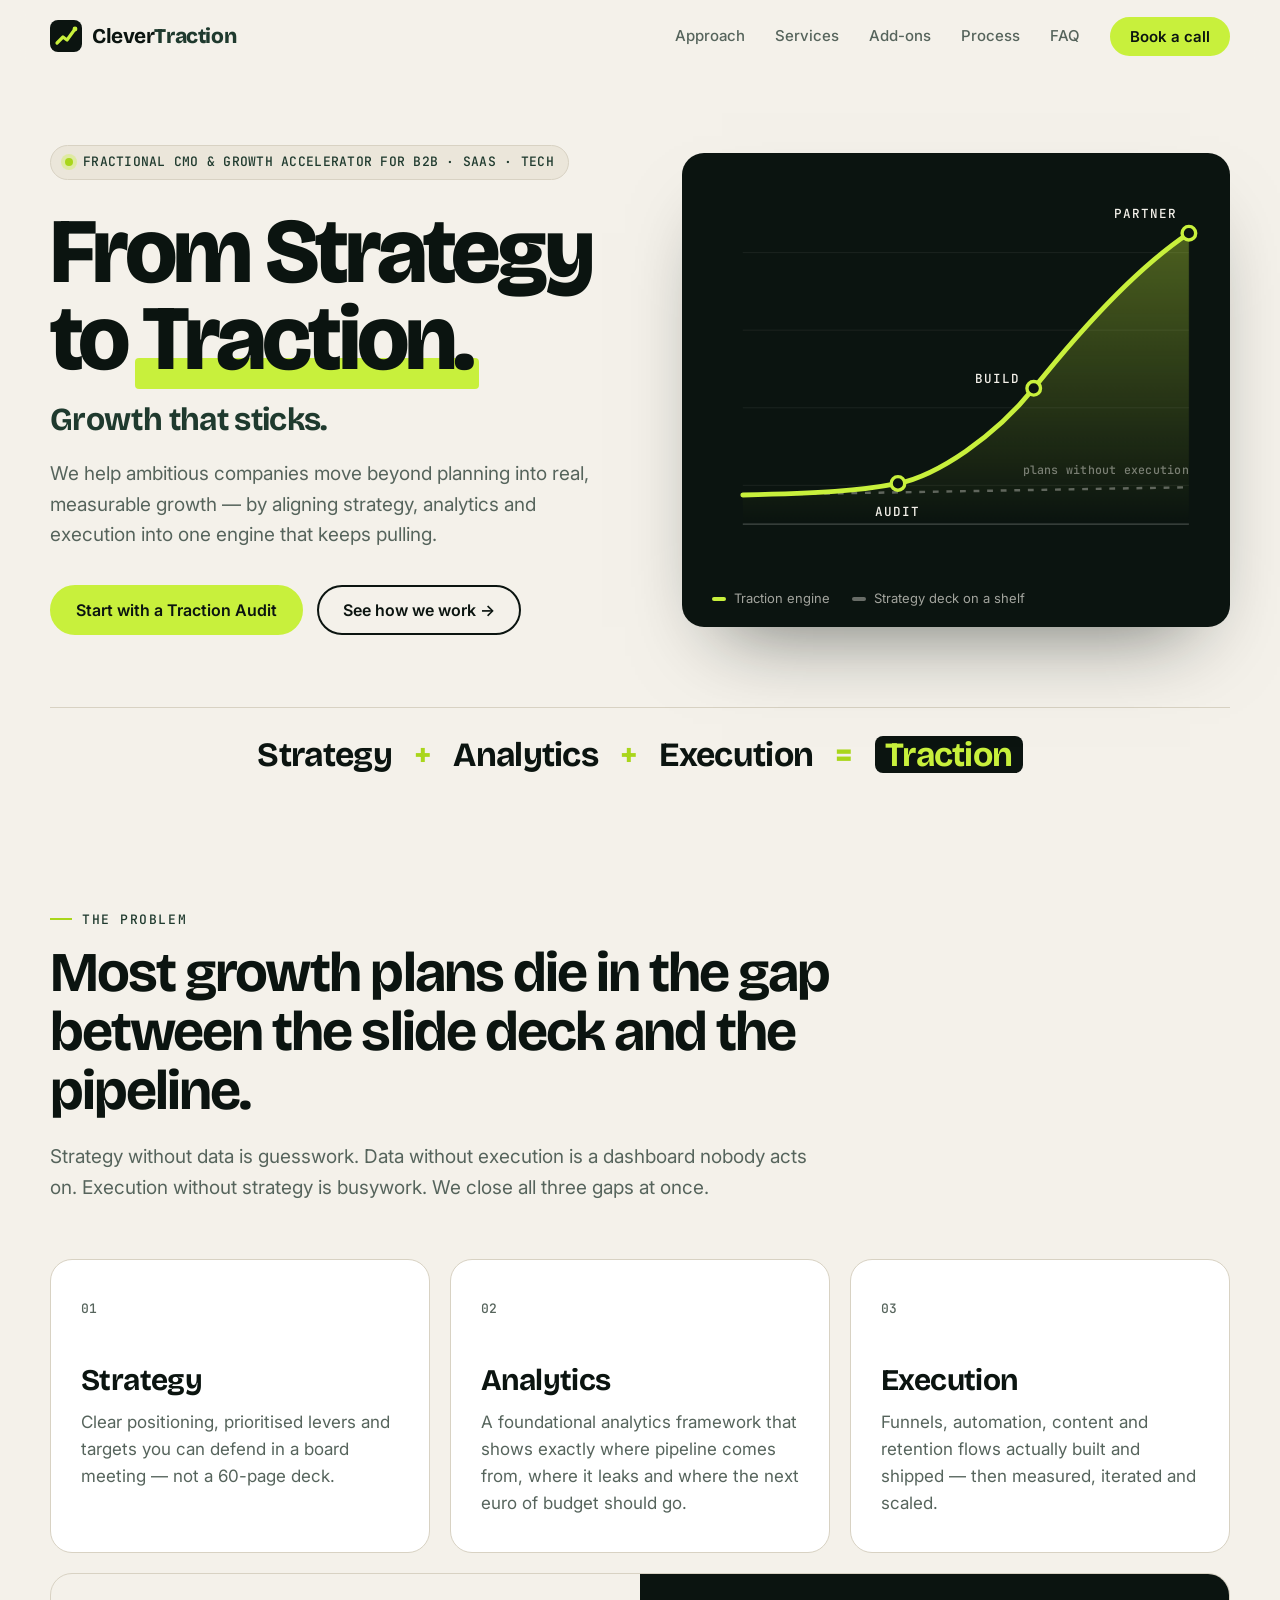
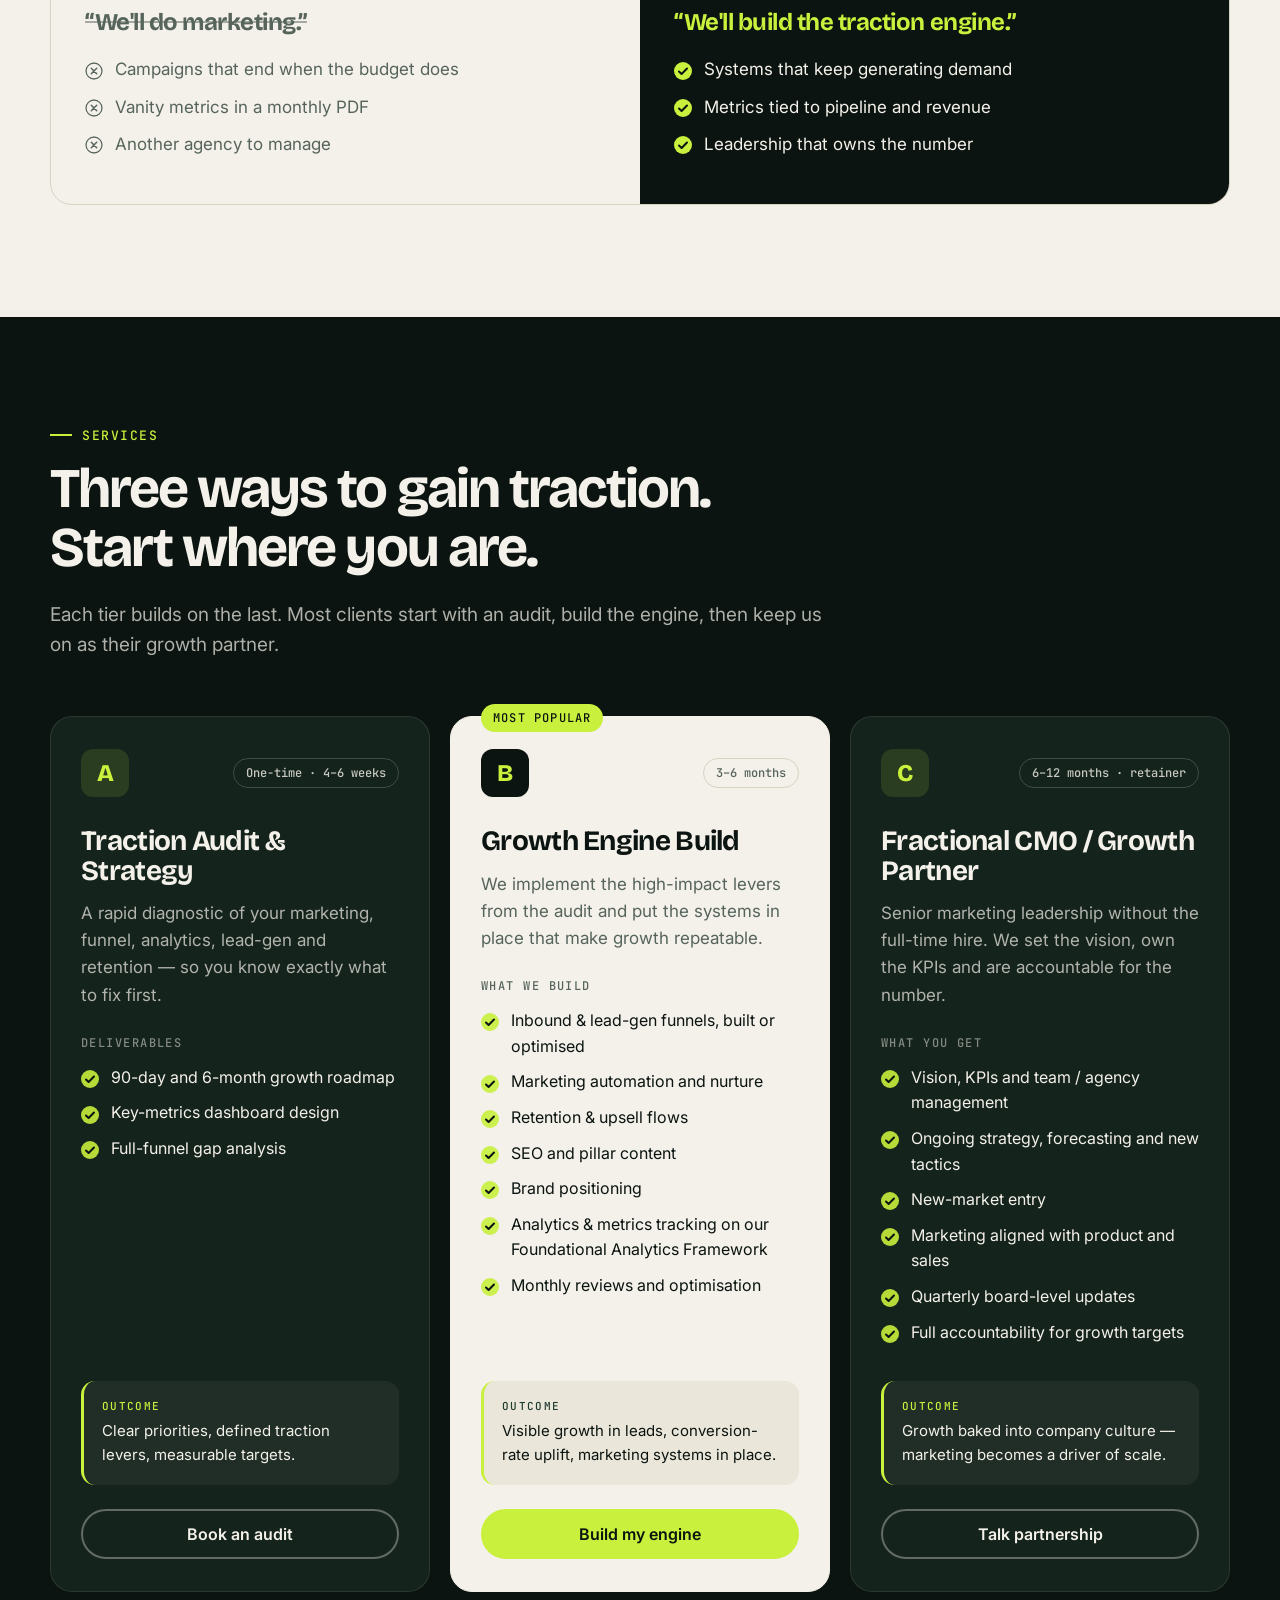
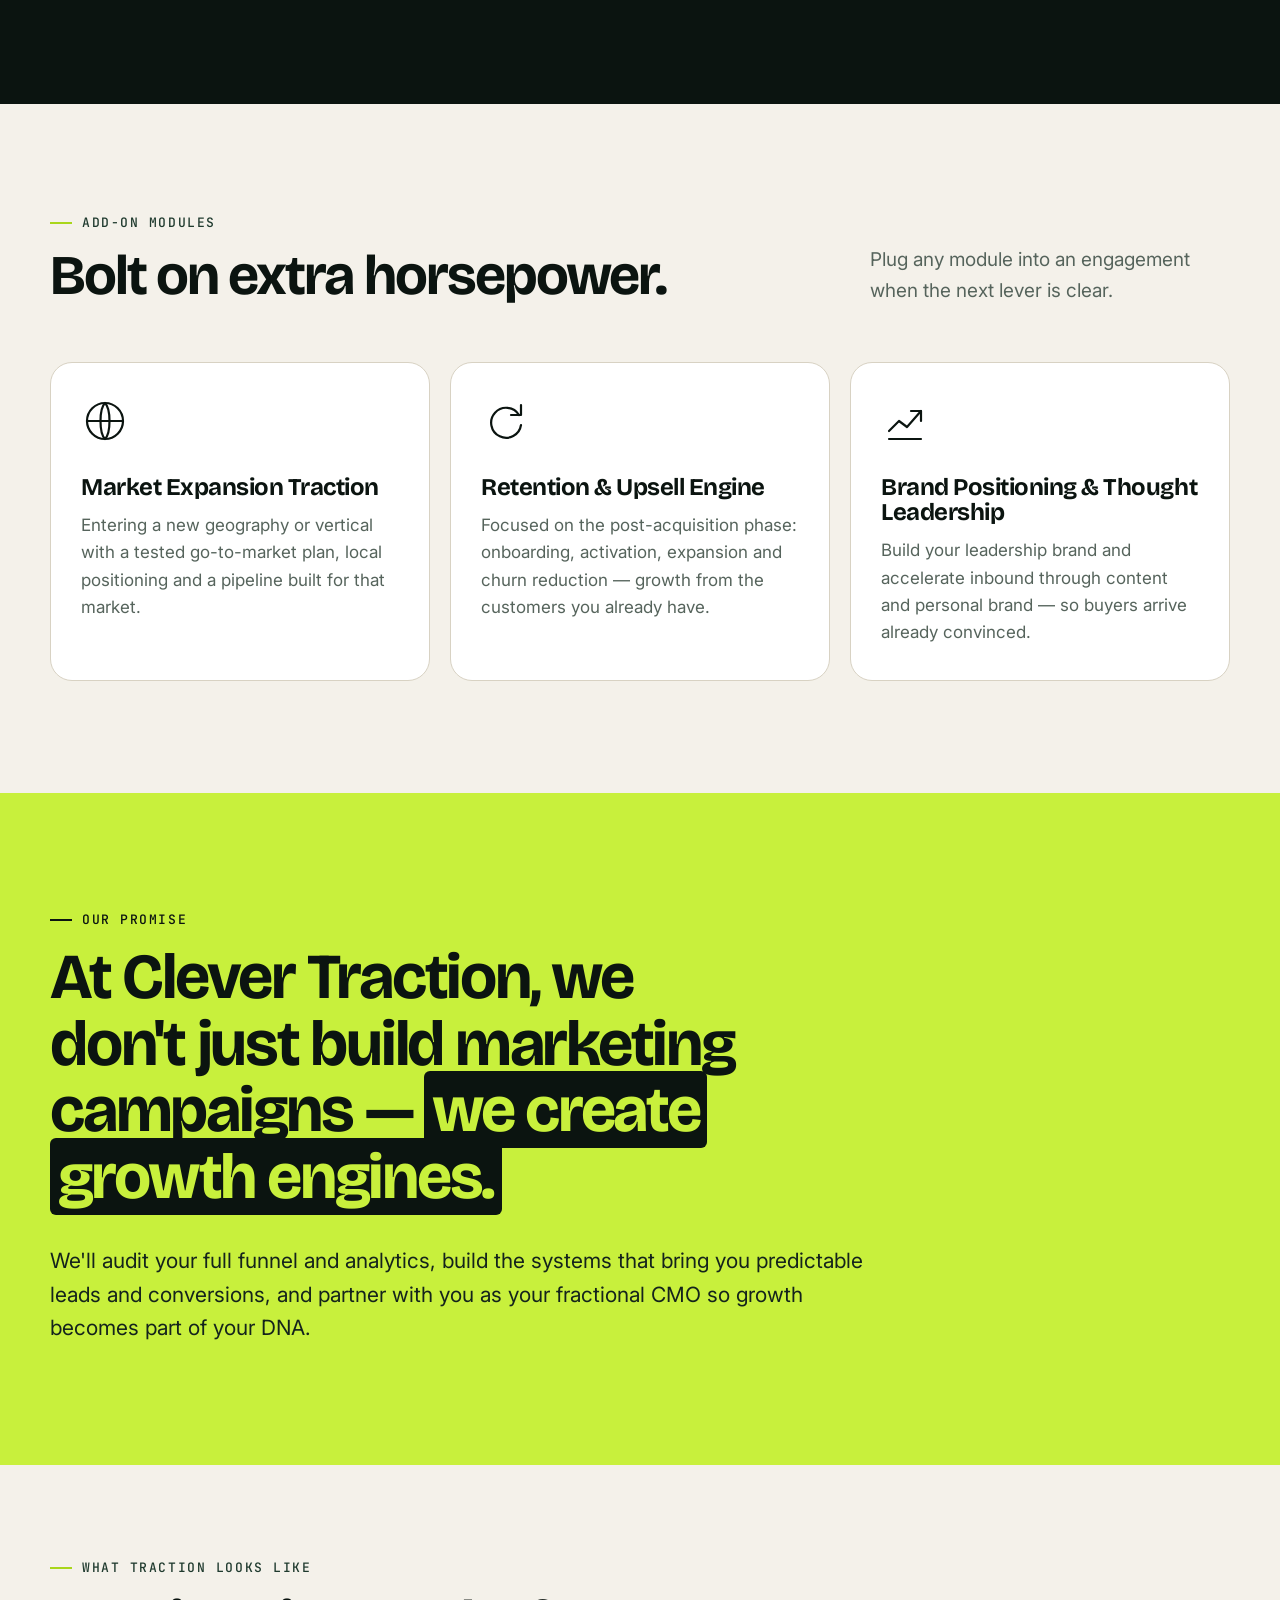
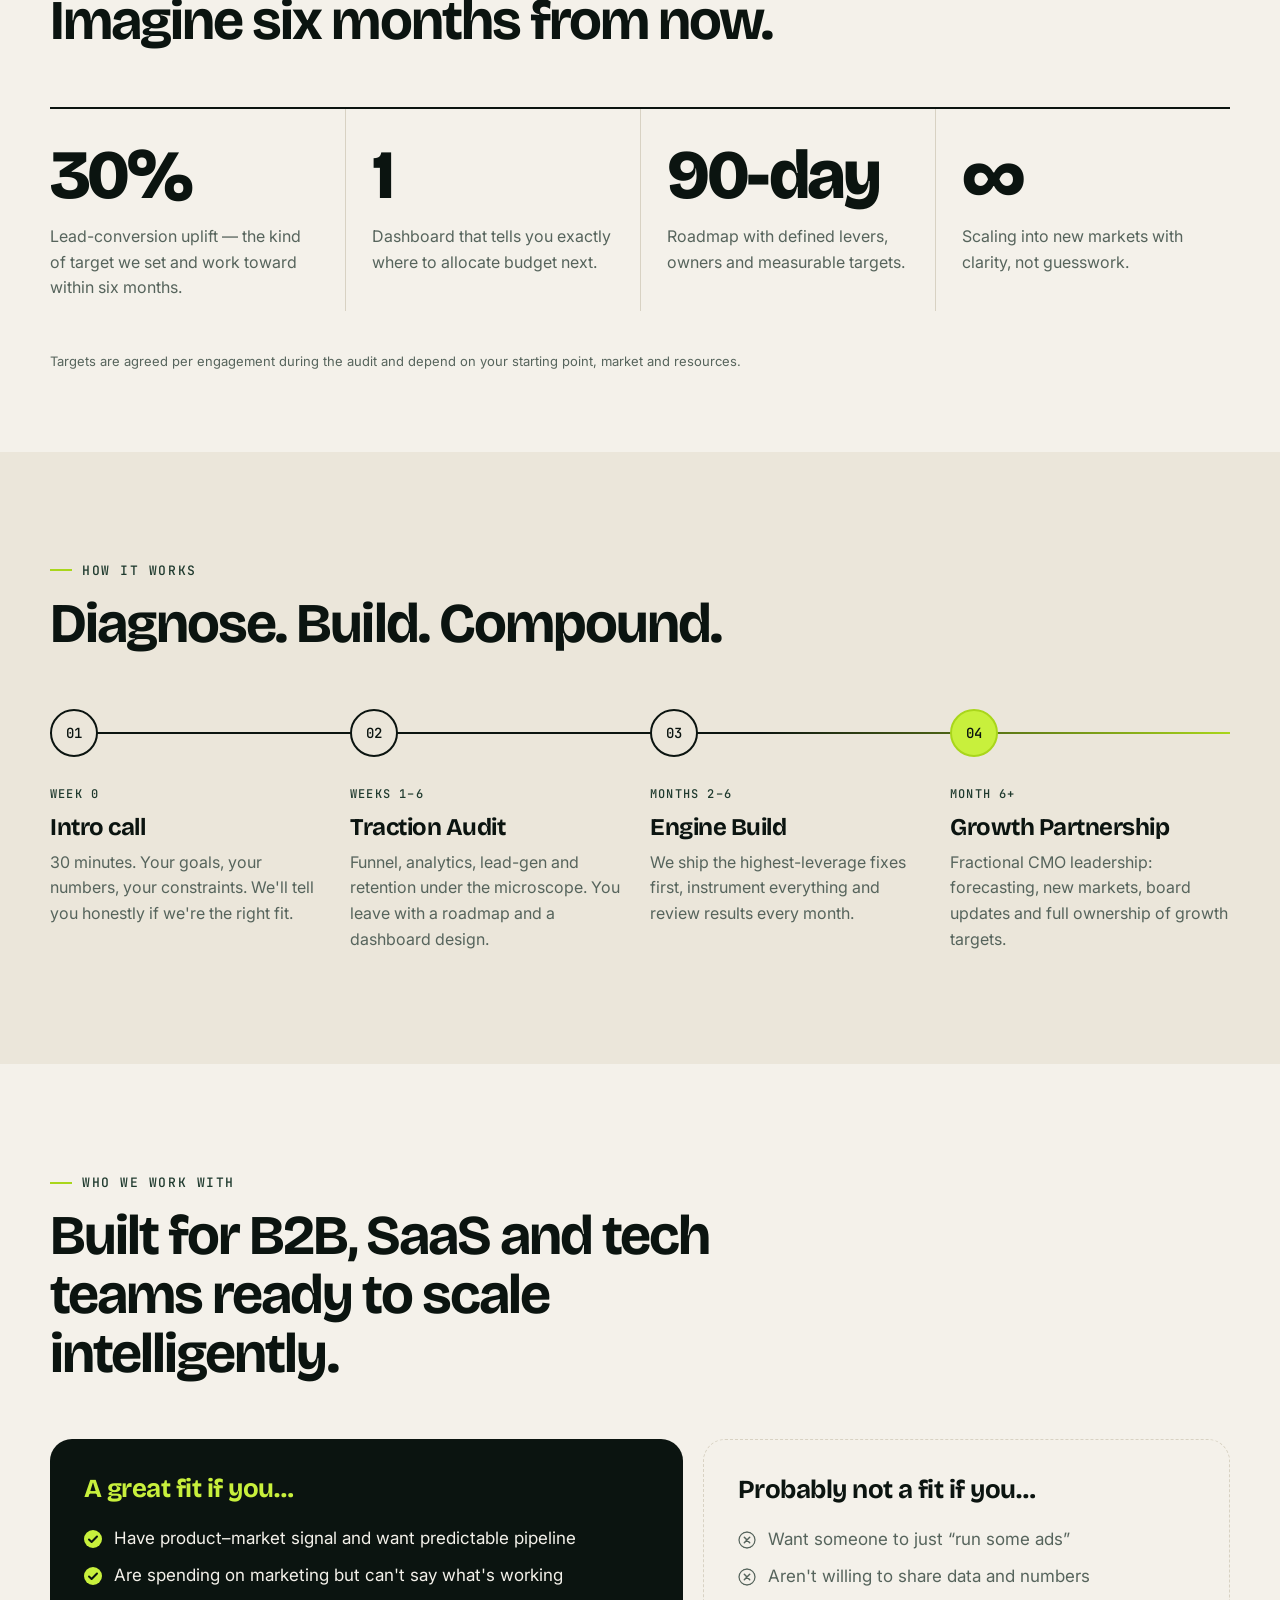
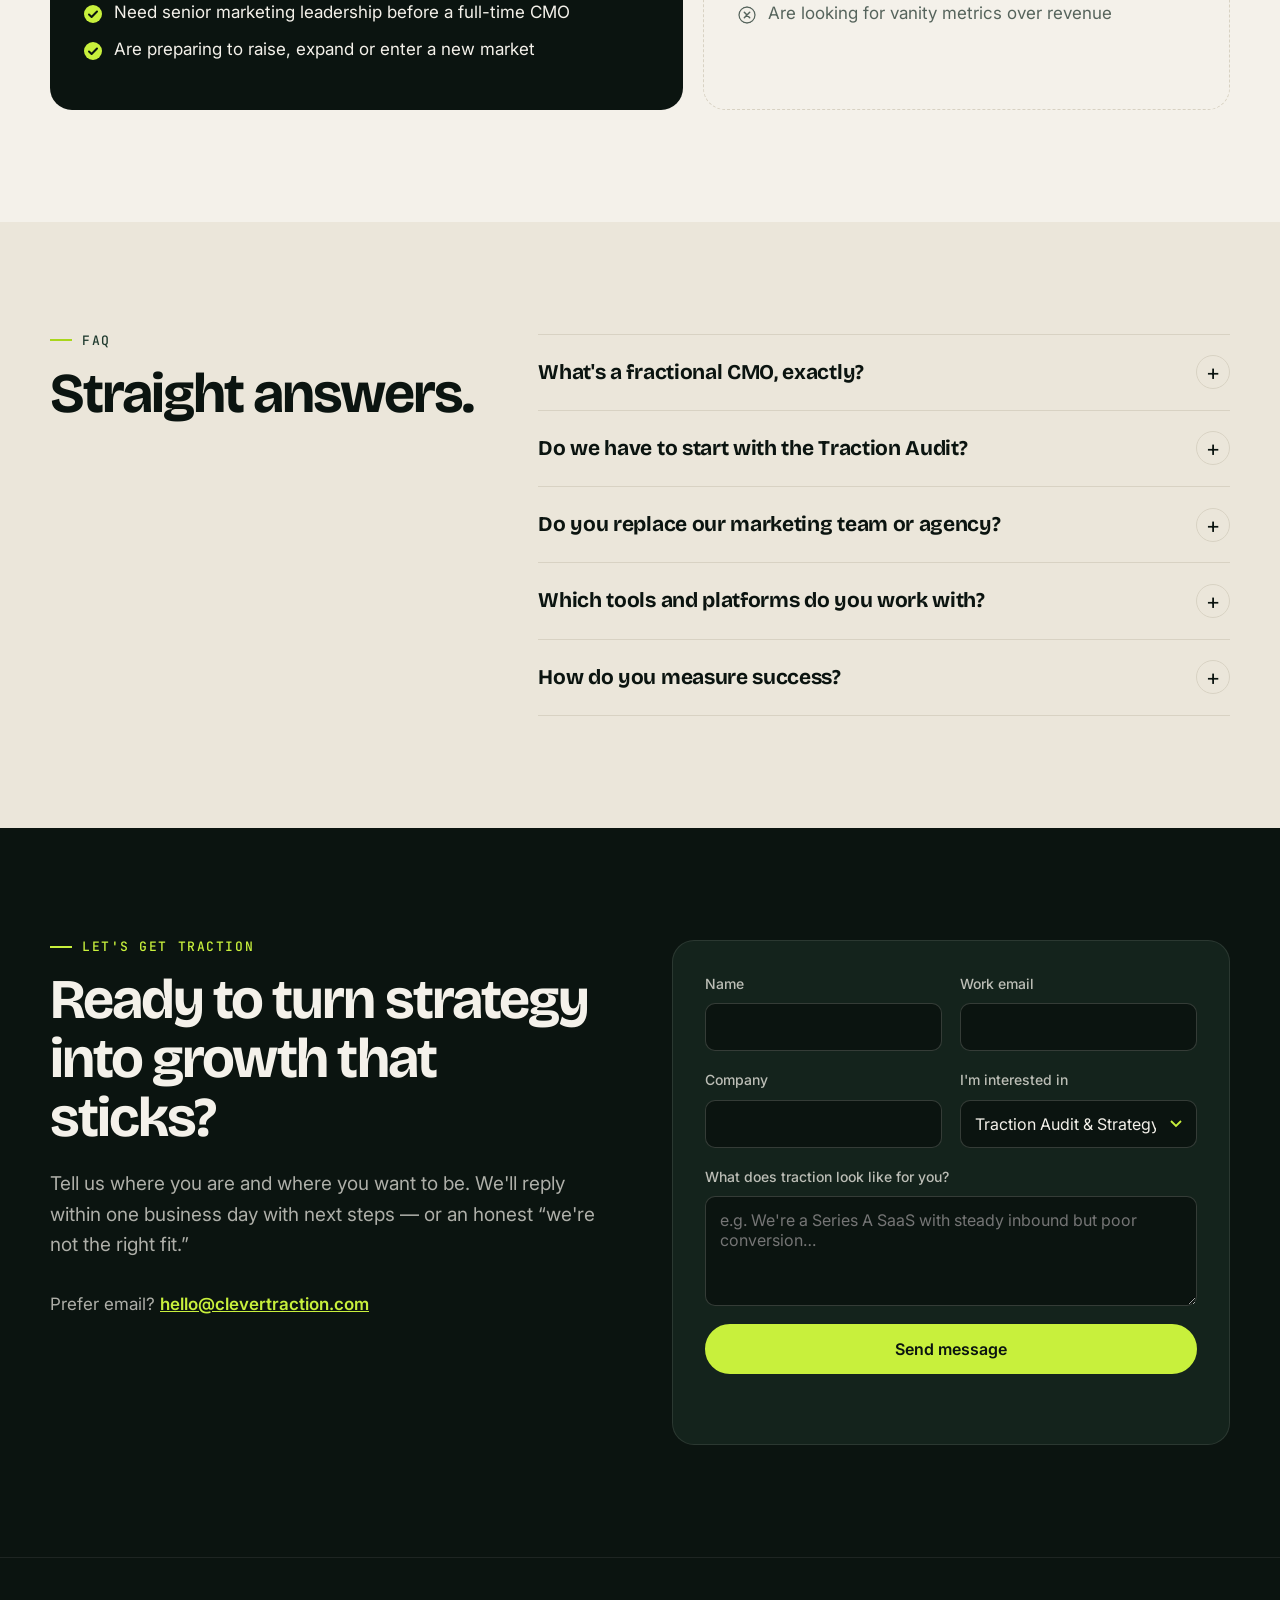
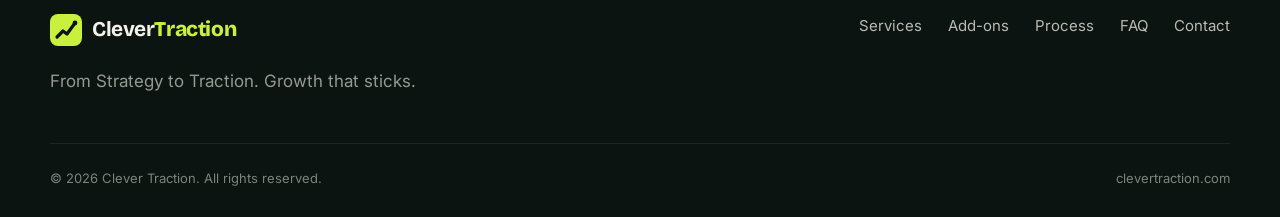
==== index.html @ 603f8c5f "Initial Clever Traction website Single-page static site for clevertraction.com: hero, approach, serv" ====
<!DOCTYPE html>
<html lang="en">
<head>
  <meta charset="utf-8">
  <meta name="viewport" content="width=device-width, initial-scale=1">
  <title>Clever Traction — From Strategy to Traction. Growth that sticks.</title>
  <meta name="description" content="Clever Traction is a boutique growth accelerator and fractional CMO service for B2B, SaaS and tech companies. We align strategy, analytics and execution to build growth engines that deliver measurable traction.">
  <link rel="canonical" href="https://clevertraction.com/">
  <meta name="theme-color" content="#0B1410">

  <meta property="og:type" content="website">
  <meta property="og:url" content="https://clevertraction.com/">
  <meta property="og:title" content="Clever Traction — Growth that sticks.">
  <meta property="og:description" content="Boutique growth accelerator and fractional CMO for B2B, SaaS and tech. We don't just run campaigns — we build the traction engine.">
  <meta name="twitter:card" content="summary_large_image">

  <link rel="icon" href="favicon.svg" type="image/svg+xml">
  <link rel="preconnect" href="https://fonts.googleapis.com">
  <link rel="preconnect" href="https://fonts.gstatic.com" crossorigin>
  <link href="https://fonts.googleapis.com/css2?family=Bricolage+Grotesque:opsz,wght@12..96,500;12..96,700;12..96,800&family=Inter:wght@400;500;600&family=JetBrains+Mono:wght@500&display=swap" rel="stylesheet">
  <link rel="stylesheet" href="assets/css/styles.css">

  <script type="application/ld+json">
  {
    "@context": "https://schema.org",
    "@type": "ProfessionalService",
    "name": "Clever Traction",
    "url": "https://clevertraction.com",
    "slogan": "From Strategy to Traction. Growth that sticks.",
    "description": "Boutique growth accelerator and fractional CMO service for B2B, SaaS and tech companies.",
    "email": "hello@clevertraction.com",
    "serviceType": ["Fractional CMO", "Growth Strategy", "Marketing Analytics", "Demand Generation"]
  }
  </script>
</head>
<body>
  <a class="skip" href="#main">Skip to content</a>

  <!-- ============ HEADER ============ -->
  <header class="site-header" id="top">
    <div class="wrap nav">
      <a href="#top" class="logo" aria-label="Clever Traction home">
        <svg viewBox="0 0 32 32" aria-hidden="true"><rect width="32" height="32" rx="8" fill="currentColor"/><path d="M7 23 L13 17 L17 20 L25 9" fill="none" stroke="#C8F03C" stroke-width="3.2" stroke-linecap="round" stroke-linejoin="round"/><circle cx="25" cy="9" r="2.4" fill="#C8F03C"/></svg>
        <span>Clever<b>Traction</b></span>
      </a>
      <button class="nav-toggle" aria-expanded="false" aria-controls="nav-links" aria-label="Open menu"><span></span><span></span></button>
      <nav id="nav-links" class="nav-links">
        <a href="#approach">Approach</a>
        <a href="#services">Services</a>
        <a href="#add-ons">Add-ons</a>
        <a href="#process">Process</a>
        <a href="#faq">FAQ</a>
        <a href="#contact" class="btn btn-sm">Book a call</a>
      </nav>
    </div>
  </header>

  <main id="main">

    <!-- ============ HERO ============ -->
    <section class="hero">
      <div class="wrap hero-grid">
        <div class="hero-copy">
          <p class="eyebrow"><span class="dot"></span>Fractional CMO &amp; growth accelerator for B2B · SaaS · Tech</p>
          <h1>From Strategy<br>to <span class="hl">Traction.</span></h1>
          <p class="hero-sub">Growth that sticks.</p>
          <p class="lede">We help ambitious companies move beyond planning into real, measurable growth — by aligning strategy, analytics and execution into one engine that keeps pulling.</p>
          <div class="cta-row">
            <a href="#contact" class="btn">Start with a Traction Audit</a>
            <a href="#services" class="btn btn-ghost">See how we work →</a>
          </div>
        </div>

        <figure class="hero-chart" aria-label="Illustration: growth curve moving from flat planning to compounding traction">
          <svg viewBox="0 0 520 420" role="img">
            <defs>
              <linearGradient id="fill" x1="0" x2="0" y1="0" y2="1">
                <stop offset="0" stop-color="#C8F03C" stop-opacity=".35"/>
                <stop offset="1" stop-color="#C8F03C" stop-opacity="0"/>
              </linearGradient>
            </defs>
            <g class="grid">
              <line x1="40" y1="80" x2="500" y2="80"/><line x1="40" y1="160" x2="500" y2="160"/>
              <line x1="40" y1="240" x2="500" y2="240"/><line x1="40" y1="320" x2="500" y2="320"/>
            </g>
            <path class="area" d="M40 330 C120 328 160 326 200 318 S 300 270 340 220 S 440 100 500 60 L500 360 L40 360 Z" fill="url(#fill)"/>
            <path class="flat" d="M40 330 L500 322" />
            <path class="curve" d="M40 330 C120 328 160 326 200 318 S 300 270 340 220 S 440 100 500 60"/>
            <g class="marker" style="--d:.9s"><circle cx="200" cy="318" r="7"/><text x="200" y="352" text-anchor="middle">AUDIT</text></g>
            <g class="marker" style="--d:1.3s"><circle cx="340" cy="220" r="7"/><text x="326" y="214" text-anchor="end">BUILD</text></g>
            <g class="marker" style="--d:1.7s"><circle cx="500" cy="60" r="7"/><text x="488" y="44" text-anchor="end">PARTNER</text></g>
            <text class="label-flat" x="500" y="308" text-anchor="end">plans without execution</text>
            <line x1="40" y1="360" x2="500" y2="360" class="axis"/>
          </svg>
          <figcaption>
            <span><i class="sw sw-lime"></i>Traction engine</span>
            <span><i class="sw sw-grey"></i>Strategy deck on a shelf</span>
          </figcaption>
        </figure>
      </div>

      <div class="wrap pillars-strip">
        <span>Strategy</span><span class="plus">+</span>
        <span>Analytics</span><span class="plus">+</span>
        <span>Execution</span><span class="plus">=</span>
        <span class="hl-text">Traction</span>
      </div>
    </section>

    <!-- ============ APPROACH ============ -->
    <section class="section" id="approach">
      <div class="wrap">
        <div class="section-head">
          <p class="kicker">The problem</p>
          <h2>Most growth plans die in the gap between the slide deck and the pipeline.</h2>
          <p class="section-lede">Strategy without data is guesswork. Data without execution is a dashboard nobody acts on. Execution without strategy is busywork. We close all three gaps at once.</p>
        </div>

        <div class="pillars">
          <article class="pillar">
            <span class="num">01</span>
            <h3>Strategy</h3>
            <p>Clear positioning, prioritised levers and targets you can defend in a board meeting — not a 60-page deck.</p>
          </article>
          <article class="pillar">
            <span class="num">02</span>
            <h3>Analytics</h3>
            <p>A foundational analytics framework that shows exactly where pipeline comes from, where it leaks and where the next euro of budget should go.</p>
          </article>
          <article class="pillar">
            <span class="num">03</span>
            <h3>Execution</h3>
            <p>Funnels, automation, content and retention flows actually built and shipped — then measured, iterated and scaled.</p>
          </article>
        </div>

        <div class="contrast">
          <div>
            <p class="contrast-label">“We'll do marketing.”</p>
            <ul class="x-list">
              <li>Campaigns that end when the budget does</li>
              <li>Vanity metrics in a monthly PDF</li>
              <li>Another agency to manage</li>
            </ul>
          </div>
          <div class="contrast-us">
            <p class="contrast-label">“We'll build the traction engine.”</p>
            <ul class="check-list">
              <li>Systems that keep generating demand</li>
              <li>Metrics tied to pipeline and revenue</li>
              <li>Leadership that owns the number</li>
            </ul>
          </div>
        </div>
      </div>
    </section>

    <!-- ============ SERVICES ============ -->
    <section class="section section-dark" id="services">
      <div class="wrap">
        <div class="section-head">
          <p class="kicker">Services</p>
          <h2>Three ways to gain traction. Start where you are.</h2>
          <p class="section-lede">Each tier builds on the last. Most clients start with an audit, build the engine, then keep us on as their growth partner.</p>
        </div>

        <div class="tiers">
          <article class="tier">
            <header>
              <span class="tier-letter">A</span>
              <span class="chip">One-time · 4–6 weeks</span>
            </header>
            <h3>Traction Audit &amp; Strategy</h3>
            <p class="tier-intro">A rapid diagnostic of your marketing, funnel, analytics, lead-gen and retention — so you know exactly what to fix first.</p>
            <h4>Deliverables</h4>
            <ul class="check-list">
              <li>90-day and 6-month growth roadmap</li>
              <li>Key-metrics dashboard design</li>
              <li>Full-funnel gap analysis</li>
            </ul>
            <div class="outcome">
              <span>Outcome</span>
              Clear priorities, defined traction levers, measurable targets.
            </div>
            <a href="#contact" class="btn btn-ghost-light" data-interest="Traction Audit & Strategy">Book an audit</a>
          </article>

          <article class="tier tier-featured">
            <header>
              <span class="tier-letter">B</span>
              <span class="chip">3–6 months</span>
            </header>
            <p class="ribbon">Most popular</p>
            <h3>Growth Engine Build</h3>
            <p class="tier-intro">We implement the high-impact levers from the audit and put the systems in place that make growth repeatable.</p>
            <h4>What we build</h4>
            <ul class="check-list">
              <li>Inbound &amp; lead-gen funnels, built or optimised</li>
              <li>Marketing automation and nurture</li>
              <li>Retention &amp; upsell flows</li>
              <li>SEO and pillar content</li>
              <li>Brand positioning</li>
              <li>Analytics &amp; metrics tracking on our Foundational Analytics Framework</li>
              <li>Monthly reviews and optimisation</li>
            </ul>
            <div class="outcome">
              <span>Outcome</span>
              Visible growth in leads, conversion-rate uplift, marketing systems in place.
            </div>
            <a href="#contact" class="btn" data-interest="Growth Engine Build">Build my engine</a>
          </article>

          <article class="tier">
            <header>
              <span class="tier-letter">C</span>
              <span class="chip">6–12 months · retainer</span>
            </header>
            <h3>Fractional CMO / Growth Partner</h3>
            <p class="tier-intro">Senior marketing leadership without the full-time hire. We set the vision, own the KPIs and are accountable for the number.</p>
            <h4>What you get</h4>
            <ul class="check-list">
              <li>Vision, KPIs and team / agency management</li>
              <li>Ongoing strategy, forecasting and new tactics</li>
              <li>New-market entry</li>
              <li>Marketing aligned with product and sales</li>
              <li>Quarterly board-level updates</li>
              <li>Full accountability for growth targets</li>
            </ul>
            <div class="outcome">
              <span>Outcome</span>
              Growth baked into company culture — marketing becomes a driver of scale.
            </div>
            <a href="#contact" class="btn btn-ghost-light" data-interest="Fractional CMO / Growth Partner">Talk partnership</a>
          </article>
        </div>
      </div>
    </section>

    <!-- ============ ADD-ONS ============ -->
    <section class="section" id="add-ons">
      <div class="wrap">
        <div class="section-head section-head-row">
          <div>
            <p class="kicker">Add-on modules</p>
            <h2>Bolt on extra horsepower.</h2>
          </div>
          <p class="section-lede">Plug any module into an engagement when the next lever is clear.</p>
        </div>

        <div class="addons">
          <article class="addon">
            <svg viewBox="0 0 48 48" aria-hidden="true"><circle cx="24" cy="24" r="18"/><path d="M6 24h36M24 6c6 6 6 30 0 36M24 6c-6 6-6 30 0 36"/></svg>
            <h3>Market Expansion Traction</h3>
            <p>Entering a new geography or vertical with a tested go-to-market plan, local positioning and a pipeline built for that market.</p>
          </article>
          <article class="addon">
            <svg viewBox="0 0 48 48" aria-hidden="true"><path d="M38 18a15 15 0 1 0 2 10"/><path d="M40 8v10H30"/></svg>
            <h3>Retention &amp; Upsell Engine</h3>
            <p>Focused on the post-acquisition phase: onboarding, activation, expansion and churn reduction — growth from the customers you already have.</p>
          </article>
          <article class="addon">
            <svg viewBox="0 0 48 48" aria-hidden="true"><path d="M8 34l10-10 8 6 14-16"/><path d="M30 14h10v10"/><path d="M8 42h32"/></svg>
            <h3>Brand Positioning &amp; Thought Leadership</h3>
            <p>Build your leadership brand and accelerate inbound through content and personal brand — so buyers arrive already convinced.</p>
          </article>
        </div>
      </div>
    </section>

    <!-- ============ MANIFESTO ============ -->
    <section class="manifesto">
      <div class="wrap">
        <p class="kicker">Our promise</p>
        <blockquote>
          At Clever Traction, we don't just build marketing campaigns — <mark>we create growth engines.</mark>
        </blockquote>
        <p class="manifesto-body">We'll audit your full funnel and analytics, build the systems that bring you predictable leads and conversions, and partner with you as your fractional CMO so growth becomes part of your DNA.</p>
      </div>
    </section>

    <!-- ============ OUTCOMES ============ -->
    <section class="section section-tight">
      <div class="wrap">
        <div class="section-head">
          <p class="kicker">What traction looks like</p>
          <h2>Imagine six months from now.</h2>
        </div>
        <div class="stats">
          <div class="stat">
            <p class="stat-num"><span data-count="30">30</span>%</p>
            <p class="stat-label">Lead-conversion uplift — the kind of target we set and work toward within six months.</p>
          </div>
          <div class="stat">
            <p class="stat-num">1</p>
            <p class="stat-label">Dashboard that tells you exactly where to allocate budget next.</p>
          </div>
          <div class="stat">
            <p class="stat-num"><span data-count="90">90</span>-day</p>
            <p class="stat-label">Roadmap with defined levers, owners and measurable targets.</p>
          </div>
          <div class="stat">
            <p class="stat-num">∞</p>
            <p class="stat-label">Scaling into new markets with clarity, not guesswork.</p>
          </div>
        </div>
        <p class="fineprint">Targets are agreed per engagement during the audit and depend on your starting point, market and resources.</p>
      </div>
    </section>

    <!-- ============ PROCESS ============ -->
    <section class="section section-alt" id="process">
      <div class="wrap">
        <div class="section-head">
          <p class="kicker">How it works</p>
          <h2>Diagnose. Build. Compound.</h2>
        </div>
        <ol class="timeline">
          <li>
            <span class="t-when">Week 0</span>
            <h3>Intro call</h3>
            <p>30 minutes. Your goals, your numbers, your constraints. We'll tell you honestly if we're the right fit.</p>
          </li>
          <li>
            <span class="t-when">Weeks 1–6</span>
            <h3>Traction Audit</h3>
            <p>Funnel, analytics, lead-gen and retention under the microscope. You leave with a roadmap and a dashboard design.</p>
          </li>
          <li>
            <span class="t-when">Months 2–6</span>
            <h3>Engine Build</h3>
            <p>We ship the highest-leverage fixes first, instrument everything and review results every month.</p>
          </li>
          <li>
            <span class="t-when">Month 6+</span>
            <h3>Growth Partnership</h3>
            <p>Fractional CMO leadership: forecasting, new markets, board updates and full ownership of growth targets.</p>
          </li>
        </ol>
      </div>
    </section>

    <!-- ============ FIT ============ -->
    <section class="section">
      <div class="wrap">
        <div class="section-head">
          <p class="kicker">Who we work with</p>
          <h2>Built for B2B, SaaS and tech teams ready to scale intelligently.</h2>
        </div>
        <div class="fit">
          <div class="fit-col fit-yes">
            <h3>A great fit if you…</h3>
            <ul class="check-list">
              <li>Have product–market signal and want predictable pipeline</li>
              <li>Are spending on marketing but can't say what's working</li>
              <li>Need senior marketing leadership before a full-time CMO</li>
              <li>Are preparing to raise, expand or enter a new market</li>
            </ul>
          </div>
          <div class="fit-col fit-no">
            <h3>Probably not a fit if you…</h3>
            <ul class="x-list">
              <li>Want someone to just “run some ads”</li>
              <li>Aren't willing to share data and numbers</li>
              <li>Are looking for vanity metrics over revenue</li>
            </ul>
          </div>
        </div>
      </div>
    </section>

    <!-- ============ FAQ ============ -->
    <section class="section section-alt" id="faq">
      <div class="wrap faq-wrap">
        <div class="section-head">
          <p class="kicker">FAQ</p>
          <h2>Straight answers.</h2>
        </div>
        <div class="faq">
          <details>
            <summary>What's a fractional CMO, exactly?</summary>
            <p>Senior marketing leadership on a part-time basis. You get the strategy, accountability and team leadership of a CMO for a fraction of the cost and commitment of a full-time executive hire.</p>
          </details>
          <details>
            <summary>Do we have to start with the Traction Audit?</summary>
            <p>It's the recommended starting point, because it tells both of us exactly where the leverage is. If you already have a solid diagnosis, we can review it and go straight into a Growth Engine Build.</p>
          </details>
          <details>
            <summary>Do you replace our marketing team or agency?</summary>
            <p>No — we make them more effective. We set direction, define KPIs and manage the team or agencies you already have, and fill gaps where needed.</p>
          </details>
          <details>
            <summary>Which tools and platforms do you work with?</summary>
            <p>We're tool-agnostic. We work with your existing stack — CRM, marketing automation, analytics and BI — and recommend changes only when they unlock measurable impact.</p>
          </details>
          <details>
            <summary>How do you measure success?</summary>
            <p>Against targets agreed during the audit: pipeline, conversion rates, CAC, retention and revenue contribution — not impressions or likes.</p>
          </details>
        </div>
      </div>
    </section>

    <!-- ============ CONTACT ============ -->
    <section class="section section-dark contact" id="contact">
      <div class="wrap contact-grid">
        <div>
          <p class="kicker">Let's get traction</p>
          <h2>Ready to turn strategy into growth that sticks?</h2>
          <p class="section-lede">Tell us where you are and where you want to be. We'll reply within one business day with next steps — or an honest “we're not the right fit.”</p>
          <p class="contact-direct">Prefer email? <a href="mailto:hello@clevertraction.com">hello@clevertraction.com</a></p>
        </div>

        <form class="form" id="contact-form" novalidate>
          <div class="field-row">
            <label>Name<input name="name" type="text" autocomplete="name" required></label>
            <label>Work email<input name="email" type="email" autocomplete="email" required></label>
          </div>
          <div class="field-row">
            <label>Company<input name="company" type="text" autocomplete="organization"></label>
            <label>I'm interested in
              <select name="interest" id="interest">
                <option>Traction Audit &amp; Strategy</option>
                <option>Growth Engine Build</option>
                <option>Fractional CMO / Growth Partner</option>
                <option>An add-on module</option>
                <option>Not sure yet</option>
              </select>
            </label>
          </div>
          <label>What does traction look like for you?<textarea name="message" rows="4" placeholder="e.g. We're a Series A SaaS with steady inbound but poor conversion…"></textarea></label>
          <button type="submit" class="btn btn-block">Send message</button>
          <p class="form-status" role="status" aria-live="polite"></p>
        </form>
      </div>
    </section>
  </main>

  <!-- ============ FOOTER ============ -->
  <footer class="site-footer">
    <div class="wrap footer-grid">
      <div>
        <a href="#top" class="logo logo-light">
          <svg viewBox="0 0 32 32" aria-hidden="true"><rect width="32" height="32" rx="8" fill="#C8F03C"/><path d="M7 23 L13 17 L17 20 L25 9" fill="none" stroke="#0B1410" stroke-width="3.2" stroke-linecap="round" stroke-linejoin="round"/><circle cx="25" cy="9" r="2.4" fill="#0B1410"/></svg>
          <span>Clever<b>Traction</b></span>
        </a>
        <p class="footer-tag">From Strategy to Traction. Growth that sticks.</p>
      </div>
      <nav class="footer-nav" aria-label="Footer">
        <a href="#services">Services</a>
        <a href="#add-ons">Add-ons</a>
        <a href="#process">Process</a>
        <a href="#faq">FAQ</a>
        <a href="#contact">Contact</a>
      </nav>
    </div>
    <div class="wrap footer-base">
      <span>© <span id="year">2026</span> Clever Traction. All rights reserved.</span>
      <span>clevertraction.com</span>
    </div>
  </footer>

  <script src="assets/js/main.js" defer></script>
</body>
</html>
---- assets/css/styles.css ----
/* ==========================================================
   Clever Traction — styles
   ========================================================== */
:root {
  --ink: #0B1410;
  --ink-2: #14231C;
  --moss: #1F3A2E;
  --paper: #F4F1EA;
  --paper-2: #EBE6DA;
  --line: #D8D2C3;
  --muted: #56645C;
  --lime: #C8F03C;
  --lime-deep: #A9D61B;
  --white: #FFFFFF;

  --f-display: "Bricolage Grotesque", "Inter", system-ui, sans-serif;
  --f-body: "Inter", system-ui, -apple-system, "Segoe UI", sans-serif;
  --f-mono: "JetBrains Mono", ui-monospace, Menlo, monospace;

  --r: 14px;
  --r-lg: 22px;
  --wrap: 1180px;
  --ease: cubic-bezier(.2, .7, .2, 1);
}

*, *::before, *::after { box-sizing: border-box; }
html { scroll-behavior: smooth; scroll-padding-top: 84px; }
body {
  margin: 0;
  font-family: var(--f-body);
  font-size: 17px;
  line-height: 1.6;
  color: var(--ink);
  background: var(--paper);
  -webkit-font-smoothing: antialiased;
}
img, svg { display: block; max-width: 100%; }
a { color: inherit; }
h1, h2, h3, h4 { font-family: var(--f-display); line-height: 1.05; margin: 0; letter-spacing: -0.02em; }
p { margin: 0; }
ul { margin: 0; padding: 0; list-style: none; }

.wrap { width: min(100% - 40px, var(--wrap)); margin-inline: auto; }

.skip { position: absolute; left: -999px; top: 8px; background: var(--lime); padding: 8px 14px; z-index: 100; border-radius: 8px; }
.skip:focus { left: 8px; }

:focus-visible { outline: 3px solid var(--lime-deep); outline-offset: 3px; border-radius: 6px; }

/* ---------- Buttons ---------- */
.btn {
  display: inline-flex; align-items: center; justify-content: center; gap: .5em;
  padding: 15px 24px;
  font: 600 16px/1 var(--f-body);
  color: var(--ink); background: var(--lime);
  border: 2px solid var(--lime); border-radius: 999px;
  text-decoration: none; cursor: pointer;
  transition: transform .2s var(--ease), background .2s, box-shadow .2s;
}
.btn:hover { transform: translateY(-2px); box-shadow: 0 10px 24px -10px rgba(169, 214, 27, .8); }
.btn-sm { padding: 10px 18px; font-size: 15px; }
.btn-block { width: 100%; }
.btn-ghost { background: transparent; border-color: var(--ink); }
.btn-ghost:hover { background: var(--ink); color: var(--paper); box-shadow: none; }
.btn-ghost-light { background: transparent; color: var(--paper); border-color: rgba(244,241,234,.35); }
.btn-ghost-light:hover { border-color: var(--lime); color: var(--lime); box-shadow: none; }

/* ---------- Header ---------- */
.site-header {
  position: sticky; top: 0; z-index: 50;
  background: rgba(244, 241, 234, .85);
  backdrop-filter: saturate(1.4) blur(12px);
  -webkit-backdrop-filter: saturate(1.4) blur(12px);
  border-bottom: 1px solid transparent;
  transition: border-color .3s;
}
.site-header.scrolled { border-color: var(--line); }
.nav { display: flex; align-items: center; justify-content: space-between; height: 72px; }
.logo { display: inline-flex; align-items: center; gap: 10px; text-decoration: none; font: 700 21px/1 var(--f-display); letter-spacing: -0.02em; color: var(--ink); }
.logo svg { width: 32px; height: 32px; color: var(--ink); }
.logo b { font-weight: 800; color: var(--moss); }
.logo-light { color: var(--paper); }
.logo-light b { color: var(--lime); }

.nav-links { display: flex; align-items: center; gap: 30px; }
.nav-links a:not(.btn) { text-decoration: none; font-weight: 500; font-size: 15px; color: var(--muted); transition: color .2s; }
.nav-links a:not(.btn):hover { color: var(--ink); }
.nav-toggle { display: none; background: none; border: 0; width: 44px; height: 44px; cursor: pointer; position: relative; }
.nav-toggle span { position: absolute; left: 11px; right: 11px; height: 2px; background: var(--ink); transition: transform .25s var(--ease), top .25s; }
.nav-toggle span:first-child { top: 17px; }
.nav-toggle span:last-child { top: 25px; }
.nav-toggle[aria-expanded="true"] span:first-child { top: 21px; transform: rotate(45deg); }
.nav-toggle[aria-expanded="true"] span:last-child { top: 21px; transform: rotate(-45deg); }

/* ---------- Hero ---------- */
.hero { padding: 72px 0 0; overflow: hidden; }
.hero-grid { display: grid; grid-template-columns: 1.05fr 1fr; gap: 56px; align-items: center; }
.eyebrow {
  display: inline-flex; align-items: center; gap: 10px;
  font: 500 13px/1.3 var(--f-mono); letter-spacing: .02em; text-transform: uppercase;
  color: var(--moss); background: var(--paper-2); border: 1px solid var(--line);
  padding: 8px 14px; border-radius: 999px; margin-bottom: 28px;
}
.dot { width: 8px; height: 8px; border-radius: 50%; background: var(--lime-deep); box-shadow: 0 0 0 4px rgba(200,240,60,.35); animation: pulse 2s infinite; flex-shrink: 0; }
@keyframes pulse { 50% { box-shadow: 0 0 0 8px rgba(200,240,60,0); } }

.hero h1 { font-size: clamp(48px, 7.2vw, 96px); font-weight: 800; letter-spacing: -0.04em; line-height: .95; }
.hl { position: relative; white-space: nowrap; z-index: 0; }
.hl::after {
  content: ""; position: absolute; left: -2%; right: -2%; bottom: .06em; height: .34em;
  background: var(--lime); z-index: -1; border-radius: 4px;
  transform-origin: left; animation: swipe .9s .3s var(--ease) both;
}
@keyframes swipe { from { transform: scaleX(0); } }
.hero-sub { font: 700 clamp(24px, 2.6vw, 32px)/1.2 var(--f-display); color: var(--moss); margin-top: 18px; letter-spacing: -0.02em; }
.lede { font-size: 19px; color: var(--muted); max-width: 33em; margin-top: 20px; }
.cta-row { display: flex; flex-wrap: wrap; gap: 14px; margin-top: 34px; }

.hero-chart {
  margin: 0; background: var(--ink); border-radius: var(--r-lg); padding: 22px 22px 18px;
  box-shadow: 0 40px 80px -40px rgba(11,20,16,.6);
  position: relative;
}
.hero-chart svg { width: 100%; height: auto; }
.hero-chart .grid line { stroke: rgba(244,241,234,.07); stroke-width: 1; }
.hero-chart .axis { stroke: rgba(244,241,234,.25); stroke-width: 1.5; }
.hero-chart .flat { stroke: rgba(244,241,234,.35); stroke-width: 2.5; stroke-dasharray: 6 8; fill: none; }
.hero-chart .curve {
  stroke: var(--lime); stroke-width: 5; fill: none; stroke-linecap: round;
  stroke-dasharray: 700; stroke-dashoffset: 700; animation: draw 2s .4s var(--ease) forwards;
}
.hero-chart .area { opacity: 0; animation: fade 1s 1.4s forwards; }
@keyframes draw { to { stroke-dashoffset: 0; } }
@keyframes fade { to { opacity: 1; } }
.hero-chart .marker { opacity: 0; animation: fade .5s var(--d) forwards; }
.hero-chart .marker circle { fill: var(--ink); stroke: var(--lime); stroke-width: 3.5; }
.hero-chart text { font: 500 13px var(--f-mono); fill: var(--paper); letter-spacing: .08em; }
.hero-chart .label-flat { fill: rgba(244,241,234,.45); font-size: 12px; letter-spacing: .02em; }
.hero-chart figcaption { display: flex; gap: 22px; flex-wrap: wrap; padding: 6px 8px 0; font-size: 13px; color: rgba(244,241,234,.65); }
.sw { display: inline-block; width: 14px; height: 4px; border-radius: 2px; margin-right: 8px; vertical-align: middle; }
.sw-lime { background: var(--lime); }
.sw-grey { background: rgba(244,241,234,.4); }

.pillars-strip {
  display: flex; justify-content: center; flex-wrap: wrap; gap: 6px 22px;
  margin-top: 72px; padding: 28px 0;
  border-top: 1px solid var(--line);
  font: 700 clamp(22px, 3vw, 34px)/1.1 var(--f-display); letter-spacing: -0.02em; color: var(--ink);
}
.pillars-strip .plus { color: var(--lime-deep); }
.hl-text { background: var(--ink); color: var(--lime); padding: 0 .3em; border-radius: 8px; }

/* ---------- Sections ---------- */
.section { padding: 112px 0; }
.section-tight { padding: 96px 0 80px; }
.section-alt { background: var(--paper-2); }
.section-dark { background: var(--ink); color: var(--paper); }
.section-head { max-width: 780px; margin-bottom: 56px; }
.section-head-row { max-width: none; display: flex; justify-content: space-between; align-items: end; gap: 32px; }
.section-head-row .section-lede { max-width: 360px; margin: 0; }
.kicker { font: 500 13px/1 var(--f-mono); text-transform: uppercase; letter-spacing: .12em; color: var(--moss); margin-bottom: 18px; display: flex; align-items: center; gap: 10px; }
.kicker::before { content: ""; width: 22px; height: 2px; background: var(--lime-deep); }
.section-dark .kicker { color: var(--lime); }
.section-dark .kicker::before { background: var(--lime); }
h2 { font-size: clamp(34px, 4.4vw, 56px); font-weight: 700; letter-spacing: -0.035em; }
.section-lede { font-size: 19px; color: var(--muted); margin-top: 22px; }
.section-dark .section-lede { color: rgba(244,241,234,.7); }

/* Pillars */
.pillars { display: grid; grid-template-columns: repeat(3, 1fr); gap: 20px; }
.pillar { background: var(--white); border: 1px solid var(--line); border-radius: var(--r-lg); padding: 34px 30px; transition: transform .3s var(--ease), box-shadow .3s; }
.pillar:hover { transform: translateY(-4px); box-shadow: 0 24px 40px -28px rgba(11,20,16,.35); }
.pillar .num { font: 500 13px var(--f-mono); color: var(--muted); }
.pillar h3 { font-size: 30px; margin: 44px 0 12px; }
.pillar p { color: var(--muted); }

.contrast { display: grid; grid-template-columns: 1fr 1fr; margin-top: 20px; border-radius: var(--r-lg); overflow: hidden; border: 1px solid var(--line); }
.contrast > div { padding: 34px 34px 36px; }
.contrast-us { background: var(--ink); color: var(--paper); }
.contrast-label { font: 700 24px/1.2 var(--f-display); margin-bottom: 20px; letter-spacing: -0.02em; }
.contrast > div:first-child .contrast-label { color: var(--muted); text-decoration: line-through; text-decoration-color: rgba(86,100,92,.5); }
.contrast-us .contrast-label { color: var(--lime); }

/* Lists */
.check-list li, .x-list li { position: relative; padding-left: 30px; margin-bottom: 10px; }
.check-list li::before, .x-list li::before {
  content: ""; position: absolute; left: 0; top: .32em; width: 18px; height: 18px; border-radius: 50%;
  background: var(--lime) url("data:image/svg+xml,%3Csvg xmlns='http://www.w3.org/2000/svg' viewBox='0 0 18 18'%3E%3Cpath d='M5 9.5l2.6 2.5L13 6.5' fill='none' stroke='%230B1410' stroke-width='2' stroke-linecap='round' stroke-linejoin='round'/%3E%3C/svg%3E") center/100% no-repeat;
}
.x-list li { color: var(--muted); }
.x-list li::before {
  background: transparent url("data:image/svg+xml,%3Csvg xmlns='http://www.w3.org/2000/svg' viewBox='0 0 18 18'%3E%3Ccircle cx='9' cy='9' r='8' fill='none' stroke='%2356645C' stroke-width='1.3'/%3E%3Cpath d='M6.3 6.3l5.4 5.4M11.7 6.3l-5.4 5.4' stroke='%2356645C' stroke-width='1.5' stroke-linecap='round'/%3E%3C/svg%3E") center/100% no-repeat;
}

/* ---------- Tiers ---------- */
.tiers { display: grid; grid-template-columns: repeat(3, 1fr); gap: 20px; align-items: stretch; }
.tier {
  position: relative; display: flex; flex-direction: column;
  background: var(--ink-2); border: 1px solid rgba(244,241,234,.1); border-radius: var(--r-lg);
  padding: 32px 30px;
  transition: transform .3s var(--ease), border-color .3s;
}
.tier:hover { transform: translateY(-4px); border-color: rgba(200,240,60,.4); }
.tier header { display: flex; justify-content: space-between; align-items: center; margin-bottom: 30px; }
.tier-letter { display: grid; place-items: center; width: 48px; height: 48px; border-radius: 12px; background: rgba(200,240,60,.12); color: var(--lime); font: 800 24px var(--f-display); }
.chip { font: 500 12px/1 var(--f-mono); padding: 8px 12px; border-radius: 999px; border: 1px solid rgba(244,241,234,.2); color: rgba(244,241,234,.8); }
.tier h3 { font-size: 28px; letter-spacing: -0.025em; }
.tier-intro { color: rgba(244,241,234,.7); margin: 14px 0 26px; }
.tier h4 { font: 500 12px var(--f-mono); text-transform: uppercase; letter-spacing: .12em; color: rgba(244,241,234,.5); margin-bottom: 14px; }
.tier .check-list { margin-bottom: 26px; font-size: 16px; }
.tier .check-list li::before { background-color: rgba(200,240,60,.9); }
.outcome { margin-top: auto; padding: 18px 18px; border-radius: var(--r); background: rgba(244,241,234,.05); border-left: 3px solid var(--lime); font-size: 15px; color: var(--paper); margin-bottom: 24px; }
.outcome span { display: block; font: 500 11px var(--f-mono); text-transform: uppercase; letter-spacing: .12em; color: var(--lime); margin-bottom: 6px; }
.tier-featured { background: var(--paper); color: var(--ink); border-color: var(--paper); transform: translateY(-12px); }
.tier-featured:hover { transform: translateY(-16px); border-color: var(--lime); }
.tier-featured .tier-letter { background: var(--ink); }
.tier-featured .chip { border-color: var(--line); color: var(--muted); }
.tier-featured .tier-intro { color: var(--muted); }
.tier-featured h4 { color: var(--muted); }
.tier-featured .outcome { background: var(--paper-2); color: var(--ink); }
.tier-featured .outcome span { color: var(--moss); }
.ribbon { position: absolute; top: -13px; left: 30px; font: 500 12px/1 var(--f-mono); text-transform: uppercase; letter-spacing: .1em; background: var(--lime); color: var(--ink); padding: 8px 12px; border-radius: 999px; }

/* ---------- Add-ons ---------- */
.addons { display: grid; grid-template-columns: repeat(3, 1fr); gap: 20px; }
.addon { padding: 34px 30px; border-radius: var(--r-lg); border: 1px solid var(--line); background: var(--white); transition: background .3s, transform .3s var(--ease); }
.addon:hover { background: var(--lime); transform: translateY(-4px); }
.addon svg { width: 48px; height: 48px; fill: none; stroke: var(--ink); stroke-width: 2.2; stroke-linecap: round; stroke-linejoin: round; margin-bottom: 30px; }
.addon h3 { font-size: 24px; margin-bottom: 12px; }
.addon p { color: var(--muted); }
.addon:hover p { color: var(--ink); }

/* ---------- Manifesto ---------- */
.manifesto { background: var(--lime); padding: 120px 0; }
.manifesto .kicker { color: var(--ink); }
.manifesto .kicker::before { background: var(--ink); }
.manifesto blockquote { margin: 0; font: 700 clamp(34px, 5vw, 68px)/1.04 var(--f-display); letter-spacing: -0.035em; max-width: 18ch; }
.manifesto mark { background: var(--ink); color: var(--lime); padding: 0 .12em; border-radius: 6px; -webkit-box-decoration-break: clone; box-decoration-break: clone; }
.manifesto-body { font-size: 21px; max-width: 40em; margin-top: 34px; color: var(--ink-2); }

/* ---------- Stats ---------- */
.stats { display: grid; grid-template-columns: repeat(4, 1fr); border-top: 2px solid var(--ink); }
.stat { padding: 32px 26px 10px 0; }
.stat + .stat { padding-left: 26px; border-left: 1px solid var(--line); }
.stat-num { font: 800 clamp(48px, 5.4vw, 72px)/1 var(--f-display); letter-spacing: -0.04em; }
.stat-label { color: var(--muted); margin-top: 14px; font-size: 16px; }
.fineprint { font-size: 13px; color: var(--muted); margin-top: 40px; }

/* ---------- Timeline ---------- */
.timeline { list-style: none; margin: 0; padding: 0; display: grid; grid-template-columns: repeat(4, 1fr); gap: 20px; counter-reset: step; position: relative; }
.timeline::before { content: ""; position: absolute; left: 0; right: 0; top: 23px; height: 2px; background: linear-gradient(90deg, var(--ink) 0 60%, var(--lime-deep)); }
.timeline li { position: relative; padding-top: 70px; counter-increment: step; }
.timeline li::before {
  content: counter(step, decimal-leading-zero); position: absolute; top: 0; left: 0;
  width: 48px; height: 48px; border-radius: 50%; display: grid; place-items: center;
  background: var(--paper-2); border: 2px solid var(--ink); font: 500 14px var(--f-mono);
}
.timeline li:last-child::before { background: var(--lime); border-color: var(--lime-deep); }
.t-when { font: 500 12px var(--f-mono); text-transform: uppercase; letter-spacing: .1em; color: var(--moss); }
.timeline h3 { font-size: 24px; margin: 8px 0 10px; }
.timeline p { color: var(--muted); font-size: 16px; }

/* ---------- Fit ---------- */
.fit { display: grid; grid-template-columns: 1.2fr 1fr; gap: 20px; }
.fit-col { padding: 36px 34px; border-radius: var(--r-lg); }
.fit-yes { background: var(--ink); color: var(--paper); }
.fit-no { border: 1px dashed var(--line); }
.fit-col h3 { font-size: 26px; margin-bottom: 22px; }
.fit-yes h3 { color: var(--lime); }

/* ---------- FAQ ---------- */
.faq-wrap { display: grid; grid-template-columns: 1fr 1.6fr; gap: 56px; align-items: start; }
.faq-wrap .section-head { margin: 0; position: sticky; top: 110px; }
.faq details { border-bottom: 1px solid var(--line); }
.faq details:first-child { border-top: 1px solid var(--line); }
.faq summary {
  list-style: none; cursor: pointer; padding: 24px 48px 24px 0; position: relative;
  font: 700 21px/1.3 var(--f-display); letter-spacing: -0.015em;
}
.faq summary::-webkit-details-marker { display: none; }
.faq summary::after {
  content: "+"; position: absolute; right: 0; top: 50%; transform: translateY(-50%);
  width: 34px; height: 34px; border-radius: 50%; display: grid; place-items: center;
  border: 1px solid var(--line); font: 400 22px/1 var(--f-body); transition: transform .3s var(--ease), background .2s;
}
.faq details[open] summary::after { transform: translateY(-50%) rotate(45deg); background: var(--lime); border-color: var(--lime); }
.faq details p { color: var(--muted); padding: 0 48px 26px 0; }

/* ---------- Contact ---------- */
.contact-grid { display: grid; grid-template-columns: 1fr 1fr; gap: 64px; align-items: start; }
.contact-direct { margin-top: 30px; color: rgba(244,241,234,.7); }
.contact-direct a { color: var(--lime); font-weight: 600; }
.form { background: var(--ink-2); border: 1px solid rgba(244,241,234,.1); padding: 32px; border-radius: var(--r-lg); display: grid; gap: 18px; }
.field-row { display: grid; grid-template-columns: 1fr 1fr; gap: 18px; }
.form label { display: grid; gap: 8px; font-size: 14px; font-weight: 500; color: rgba(244,241,234,.75); }
.form input, .form select, .form textarea {
  font: 400 16px var(--f-body); color: var(--paper);
  background: var(--ink); border: 1px solid rgba(244,241,234,.18); border-radius: 10px;
  padding: 13px 14px; width: 100%; transition: border-color .2s, box-shadow .2s;
}
.form textarea { resize: vertical; min-height: 110px; }
.form select { appearance: none; background-image: url("data:image/svg+xml,%3Csvg xmlns='http://www.w3.org/2000/svg' viewBox='0 0 12 8'%3E%3Cpath d='M1 1l5 5 5-5' fill='none' stroke='%23C8F03C' stroke-width='1.8'/%3E%3C/svg%3E"); background-repeat: no-repeat; background-position: right 14px center; background-size: 12px; padding-right: 40px; }
.form input:focus, .form select:focus, .form textarea:focus { outline: none; border-color: var(--lime); box-shadow: 0 0 0 3px rgba(200,240,60,.18); }
.form .invalid { border-color: #FF8A7A; }
.form-status { font-size: 14px; min-height: 1.4em; color: var(--lime); }
.form-status.error { color: #FF8A7A; }

/* ---------- Footer ---------- */
.site-footer { background: var(--ink); color: var(--paper); border-top: 1px solid rgba(244,241,234,.08); padding: 56px 0 28px; }
.footer-grid { display: flex; justify-content: space-between; align-items: start; gap: 32px; flex-wrap: wrap; }
.footer-tag { color: rgba(244,241,234,.6); margin-top: 14px; }
.footer-nav { display: flex; gap: 26px; flex-wrap: wrap; }
.footer-nav a { text-decoration: none; color: rgba(244,241,234,.75); font-size: 15px; }
.footer-nav a:hover { color: var(--lime); }
.footer-base { display: flex; justify-content: space-between; flex-wrap: wrap; gap: 12px; margin-top: 48px; padding-top: 24px; border-top: 1px solid rgba(244,241,234,.08); font-size: 13px; color: rgba(244,241,234,.5); }

/* ---------- Reveal on scroll ---------- */
.reveal { opacity: 0; transform: translateY(24px); transition: opacity .7s var(--ease), transform .7s var(--ease); }
.reveal.in { opacity: 1; transform: none; }

/* ---------- Responsive ---------- */
@media (max-width: 1000px) {
  .hero-grid { grid-template-columns: 1fr; gap: 48px; }
  .tiers { grid-template-columns: 1fr; max-width: 620px; }
  .tier-featured, .tier-featured:hover { transform: none; }
  .stats { grid-template-columns: 1fr 1fr; }
  .stat:nth-child(3) { padding-left: 0; border-left: 0; }
  .stat:nth-child(n+3) { border-top: 1px solid var(--line); }
  .timeline { grid-template-columns: 1fr 1fr; row-gap: 44px; }
  .timeline::before { display: none; }
  .faq-wrap, .contact-grid { grid-template-columns: 1fr; gap: 40px; }
  .faq-wrap .section-head { position: static; }
}
@media (max-width: 820px) {
  .nav-toggle { display: block; }
  .nav-links {
    position: fixed; inset: 72px 0 auto 0; flex-direction: column; align-items: stretch; gap: 0;
    background: var(--paper); border-bottom: 1px solid var(--line); padding: 8px 20px 24px;
    transform: translateY(-8px); opacity: 0; visibility: hidden; transition: all .25s var(--ease);
  }
  .nav-links.open { transform: none; opacity: 1; visibility: visible; }
  .nav-links a:not(.btn) { padding: 14px 0; border-bottom: 1px solid var(--line); font-size: 17px; }
  .nav-links .btn { margin-top: 18px; }
  .pillars, .addons, .contrast, .fit { grid-template-columns: 1fr; }
  .section-head-row { display: block; }
  .section-head-row .section-lede { margin-top: 18px; }
  .section { padding: 84px 0; }
}
@media (max-width: 560px) {
  body { font-size: 16px; }
  .hero { padding-top: 44px; }
  .stats, .timeline, .field-row { grid-template-columns: 1fr; }
  .stat, .stat + .stat { padding-left: 0; border-left: 0; }
  .stat + .stat { border-top: 1px solid var(--line); }
  .form { padding: 22px; }
  .eyebrow { font-size: 11px; }
}

@media (prefers-reduced-motion: reduce) {
  *, *::before, *::after { animation-duration: .01ms !important; animation-delay: 0s !important; transition-duration: .01ms !important; }
  html { scroll-behavior: auto; }
  .reveal { opacity: 1; transform: none; }
}
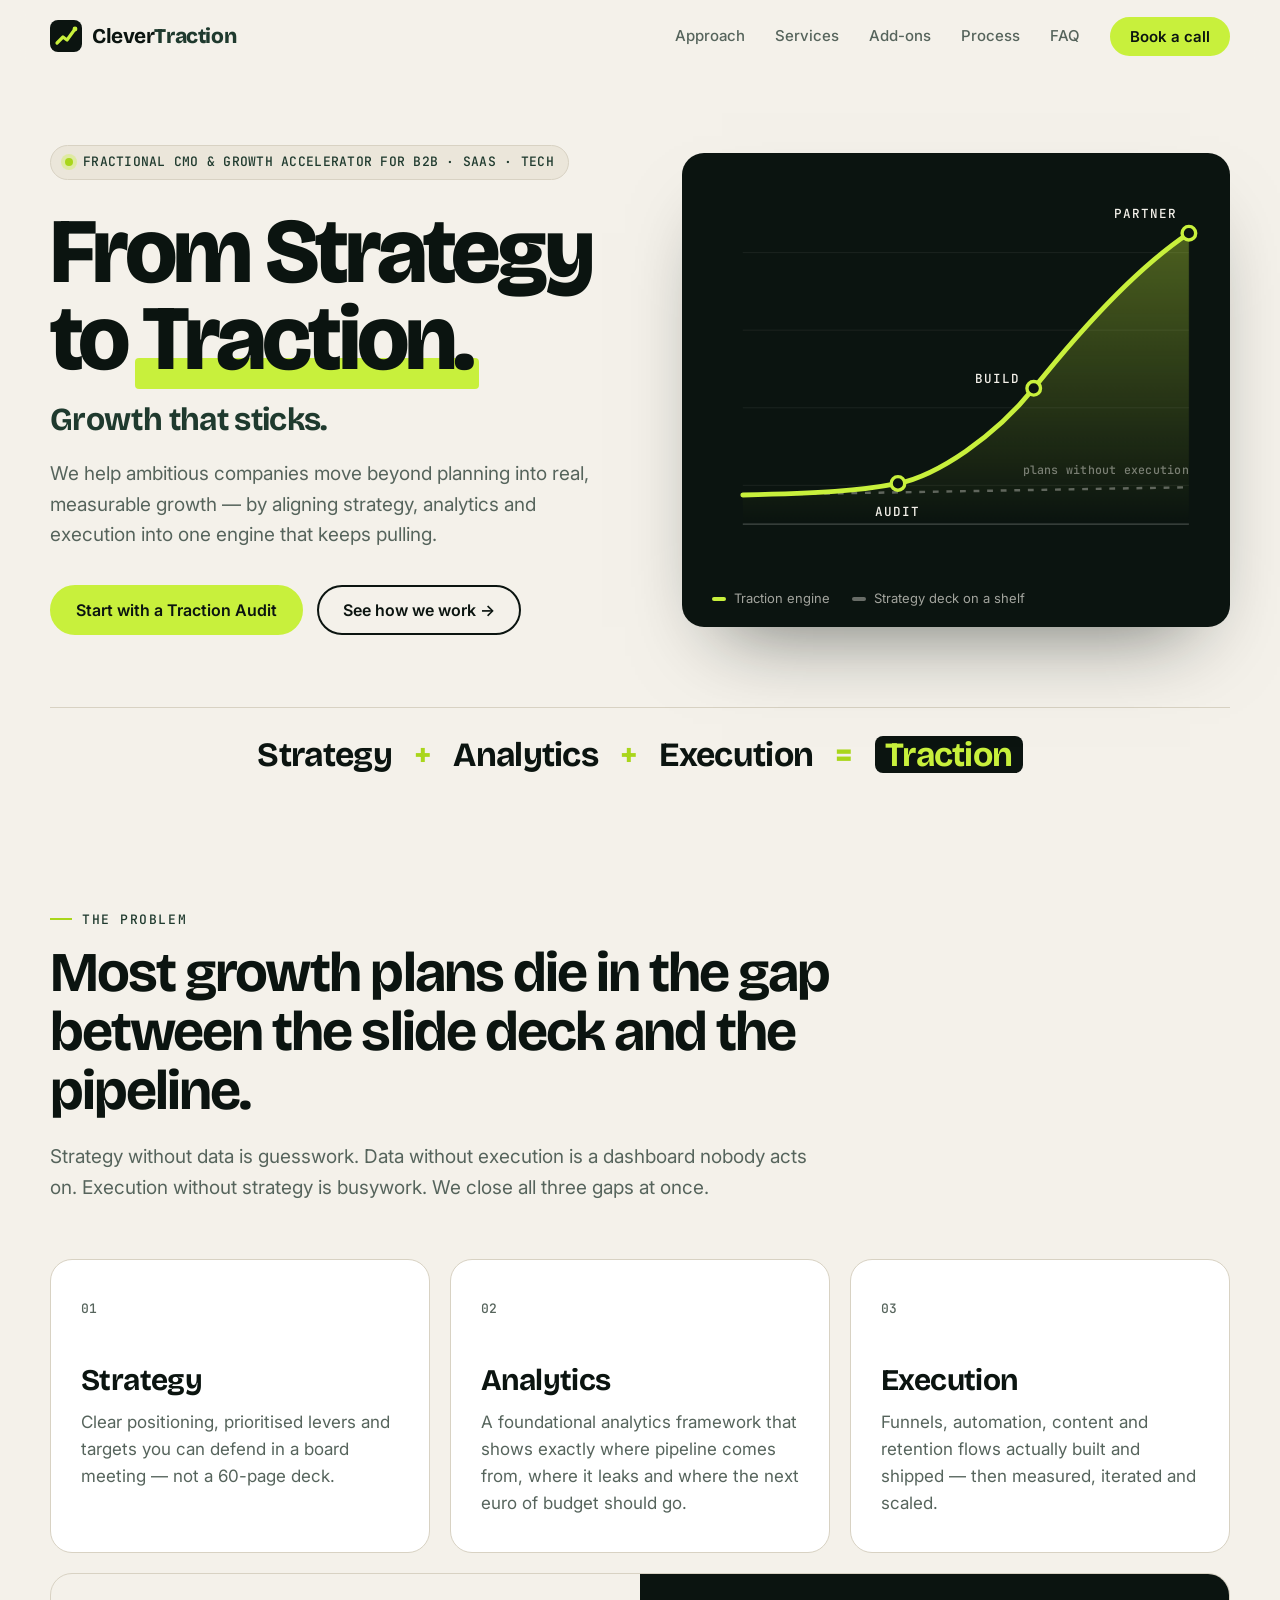
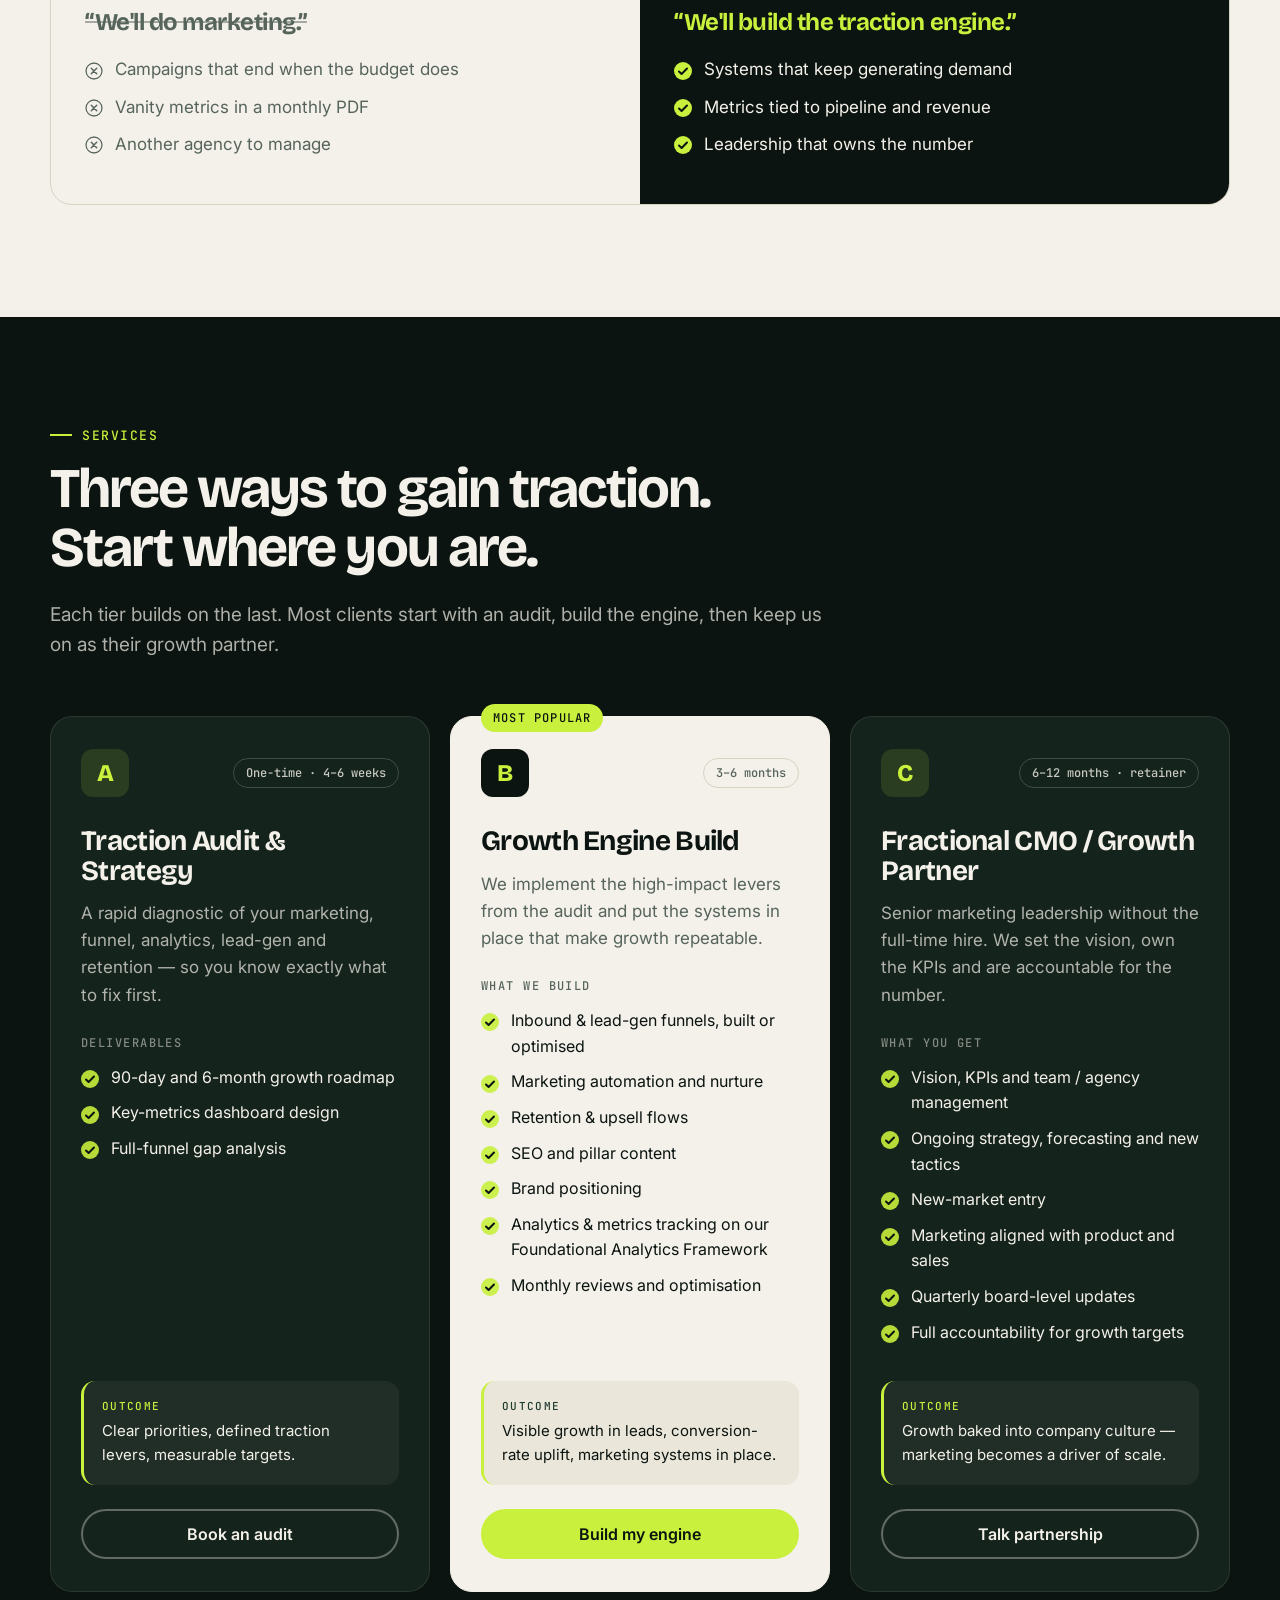
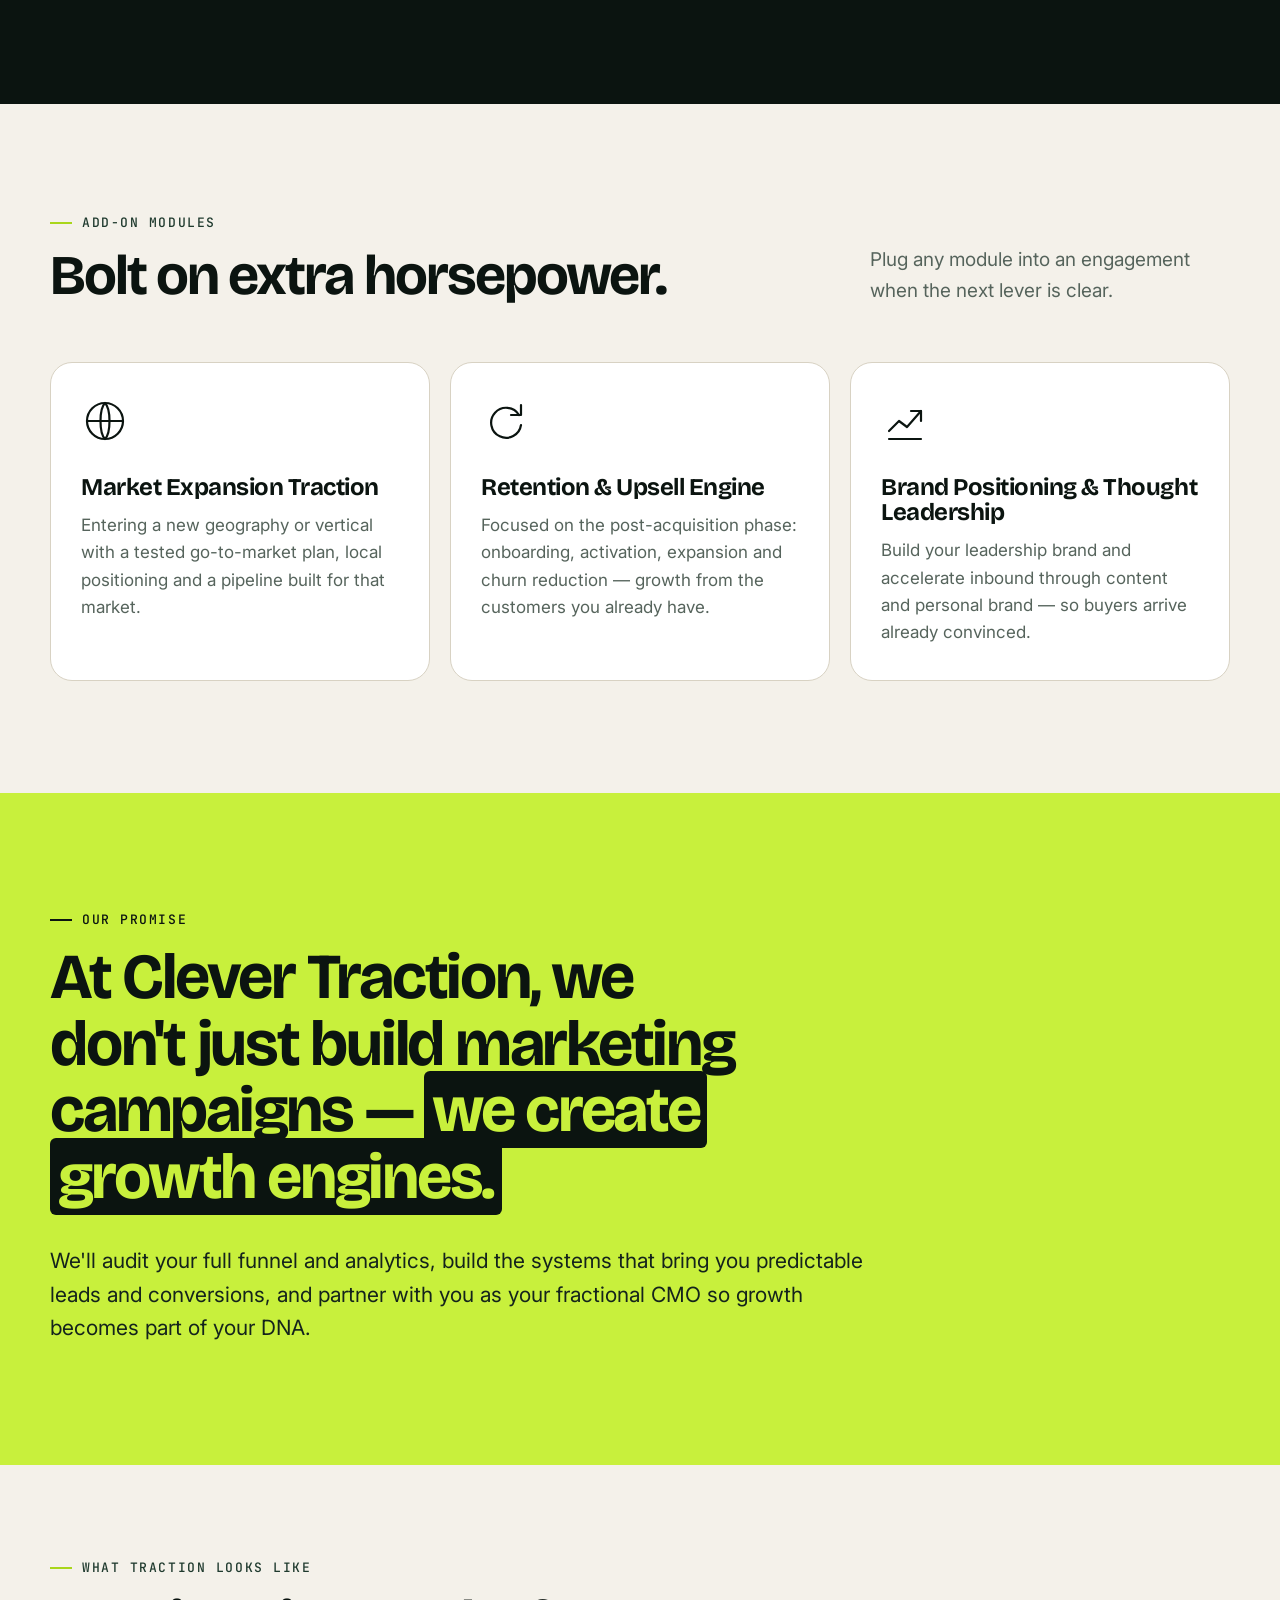
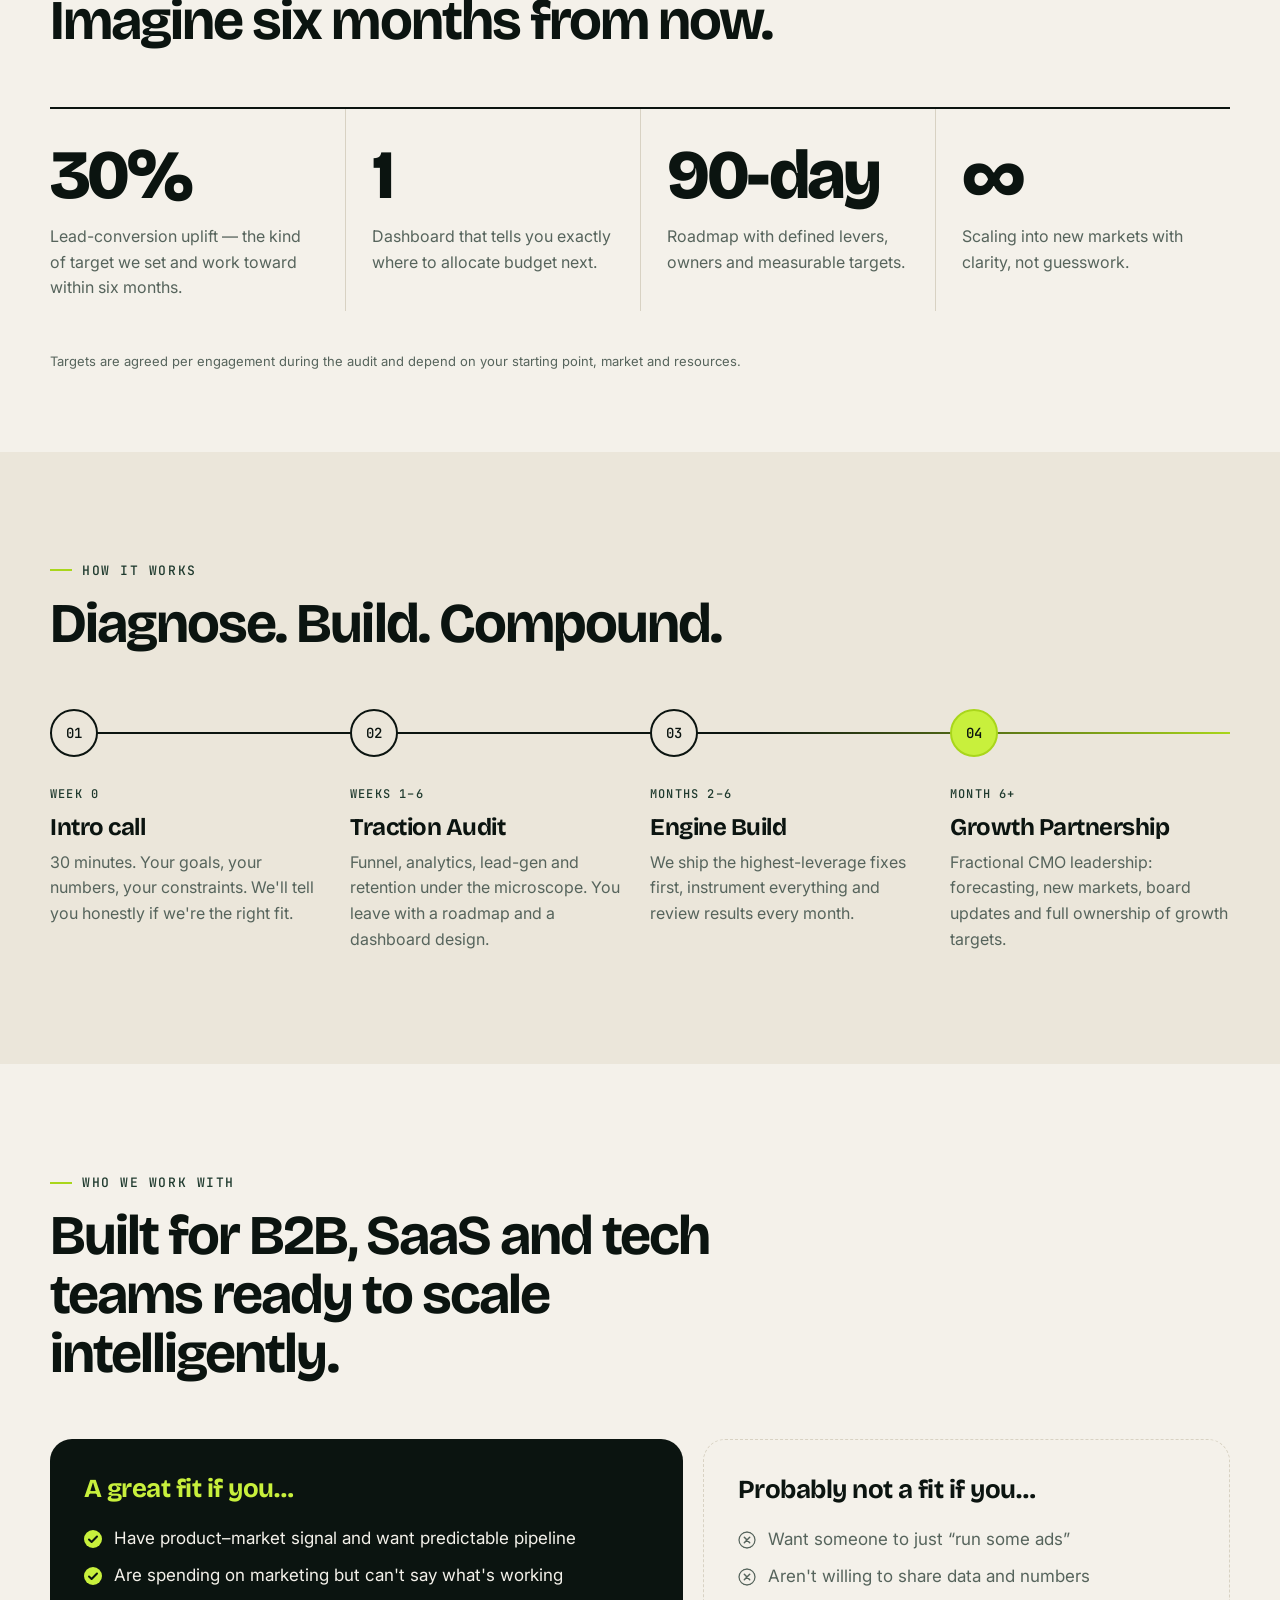
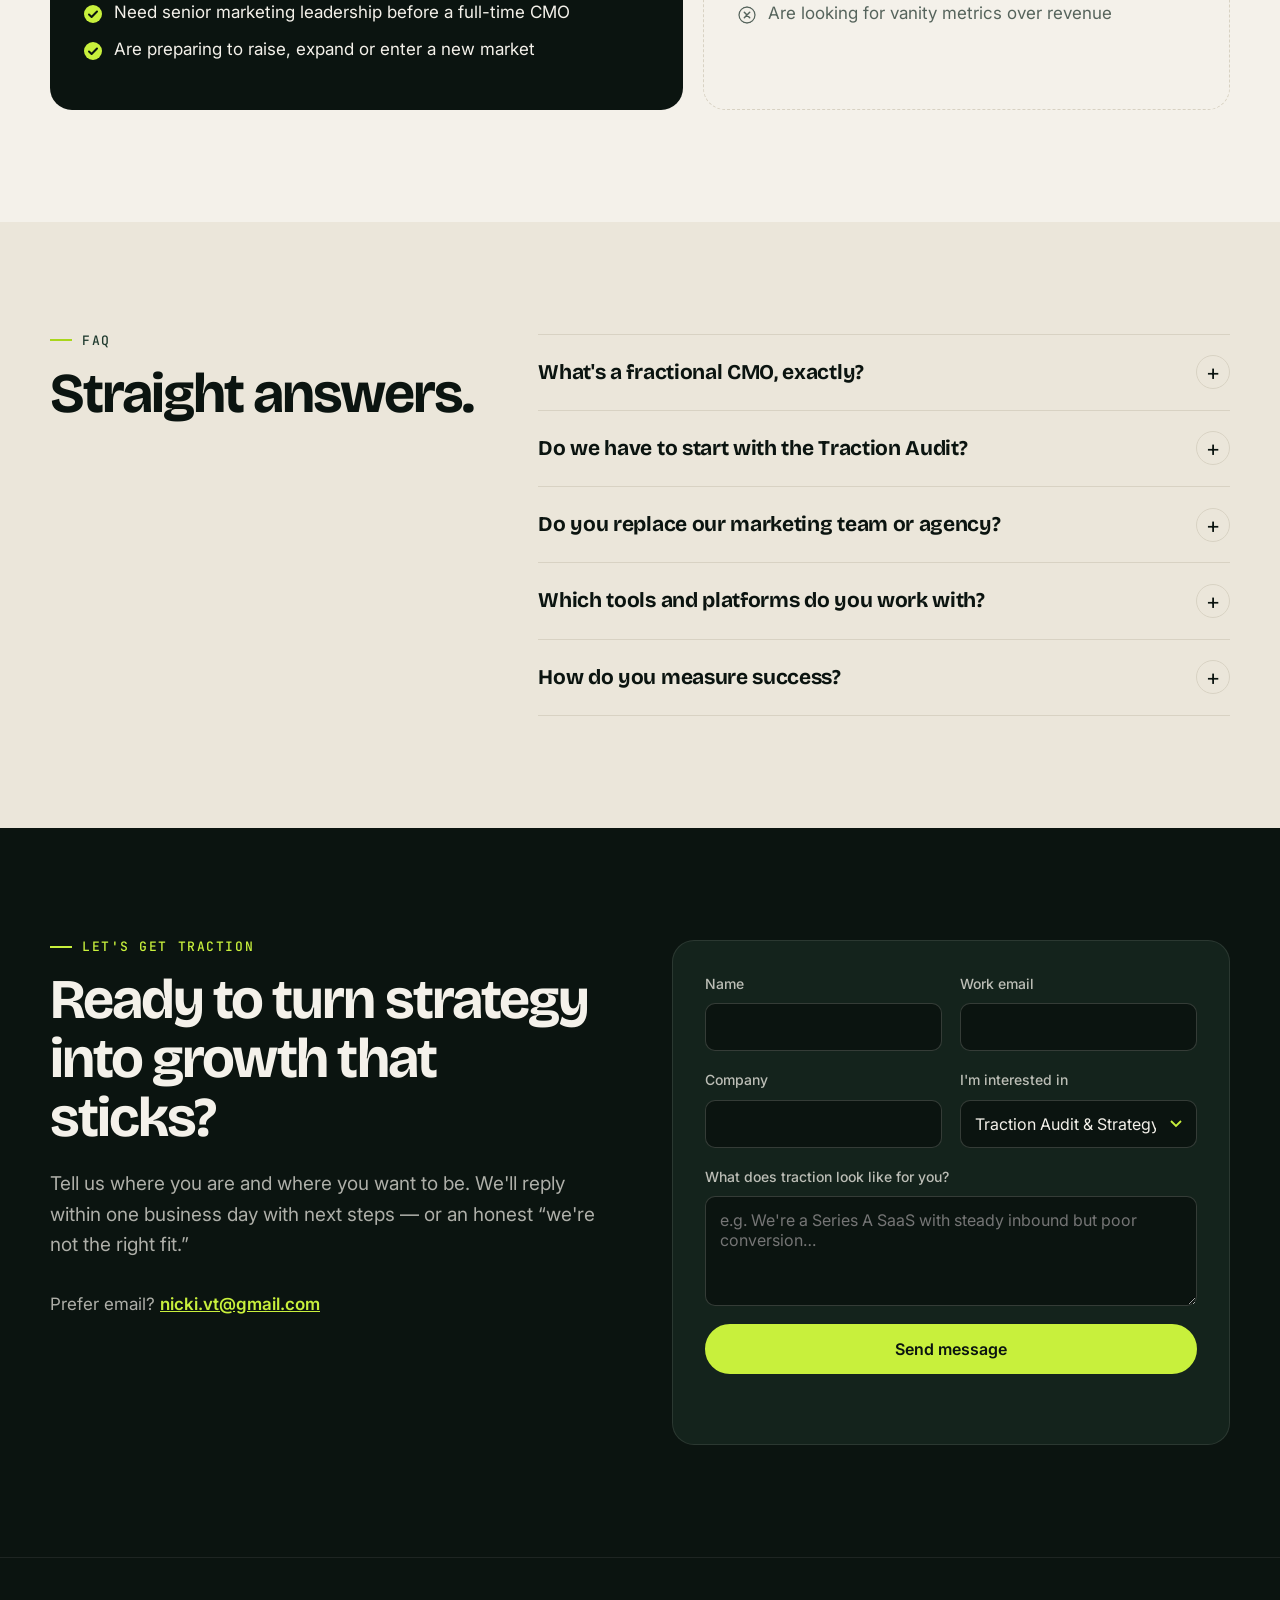
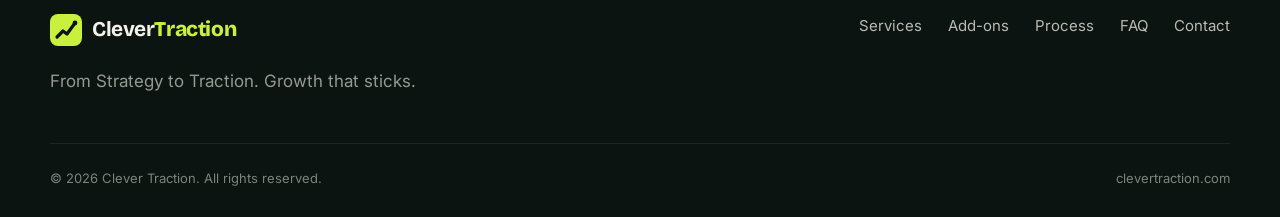
==== commit 05bc6807: "Set contact email to nicki.vt@gmail.com Co-Authored-By: Claude Opus 5.5 <noreply@anthropic.com> Clau" ====
--- a/index.html
+++ b/index.html
@@ -28,7 +28,7 @@
     "url": "https://clevertraction.com",
     "slogan": "From Strategy to Traction. Growth that sticks.",
     "description": "Boutique growth accelerator and fractional CMO service for B2B, SaaS and tech companies.",
-    "email": "hello@clevertraction.com",
+    "email": "nicki.vt@gmail.com",
     "serviceType": ["Fractional CMO", "Growth Strategy", "Marketing Analytics", "Demand Generation"]
   }
   </script>
@@ -407,7 +407,7 @@
           <p class="kicker">Let's get traction</p>
           <h2>Ready to turn strategy into growth that sticks?</h2>
           <p class="section-lede">Tell us where you are and where you want to be. We'll reply within one business day with next steps — or an honest “we're not the right fit.”</p>
-          <p class="contact-direct">Prefer email? <a href="mailto:hello@clevertraction.com">hello@clevertraction.com</a></p>
+          <p class="contact-direct">Prefer email? <a href="mailto:nicki.vt@gmail.com">nicki.vt@gmail.com</a></p>
         </div>
 
         <form class="form" id="contact-form" novalidate>
